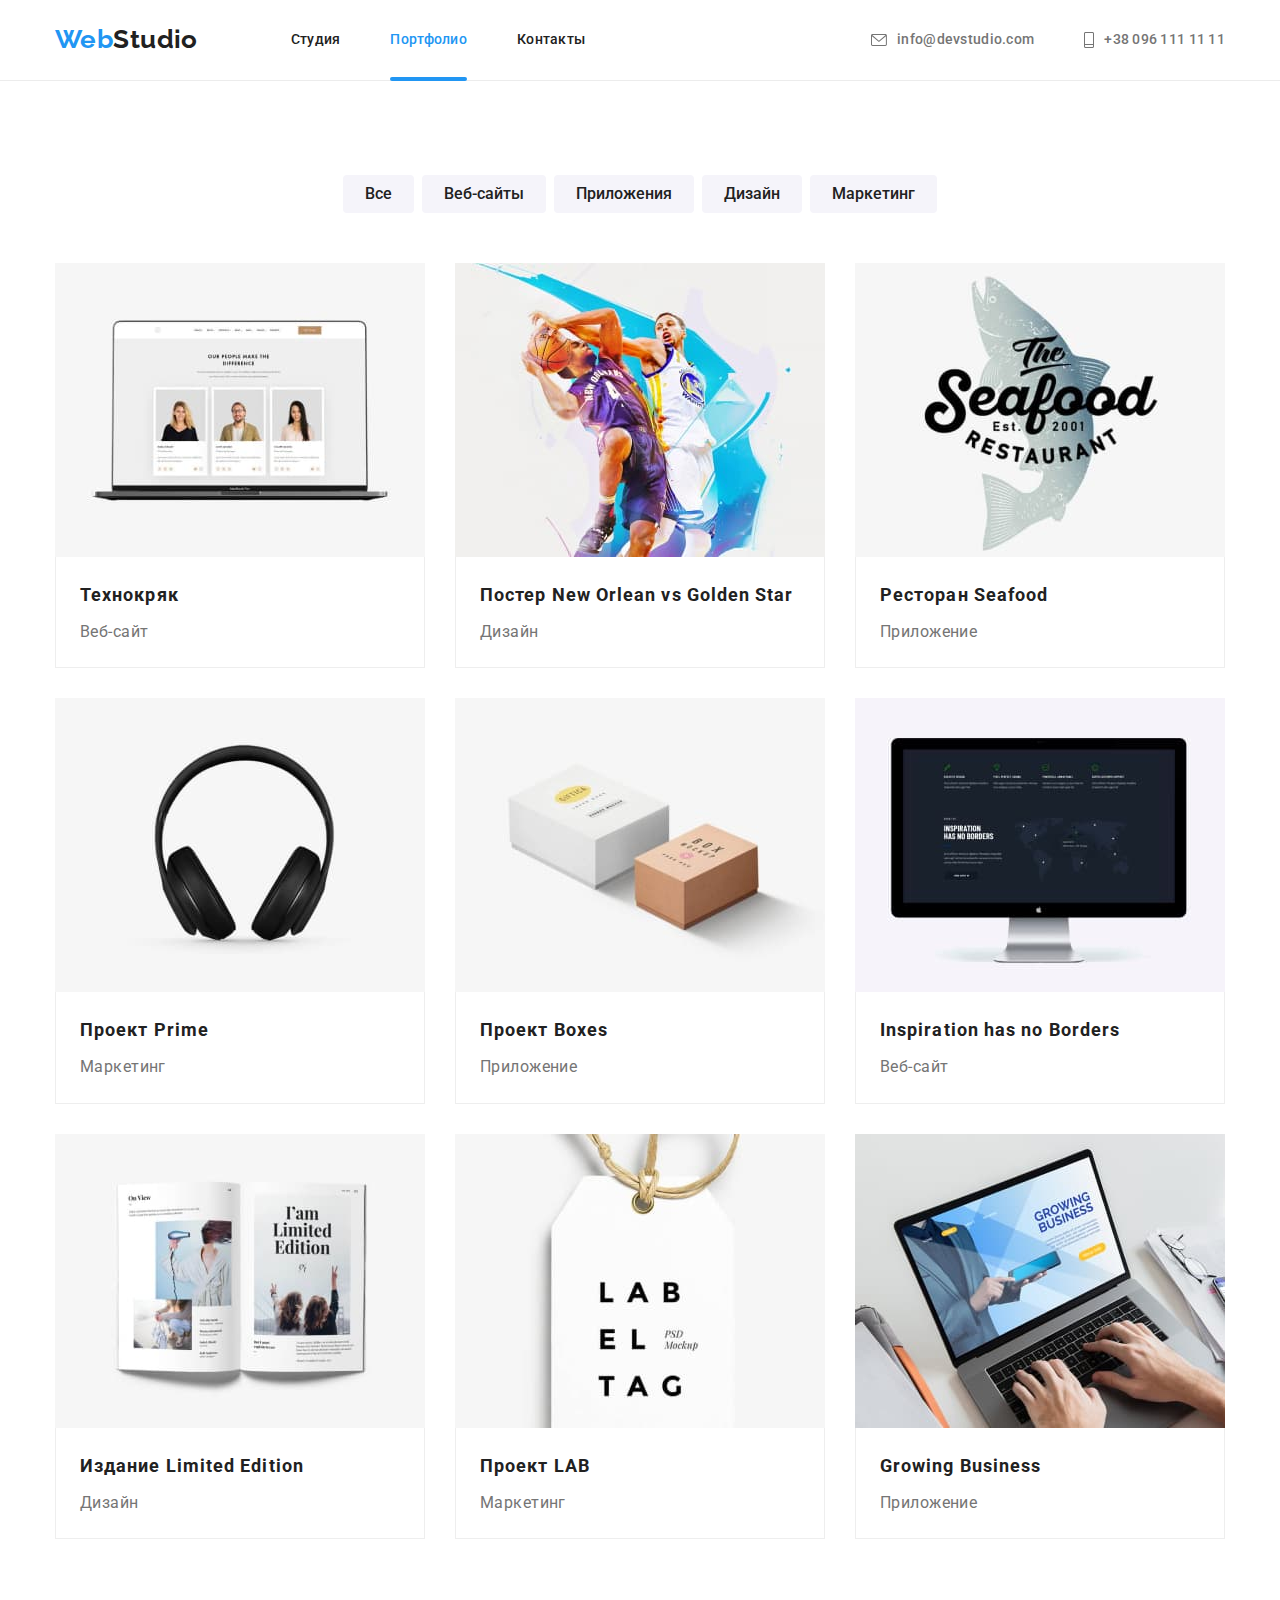
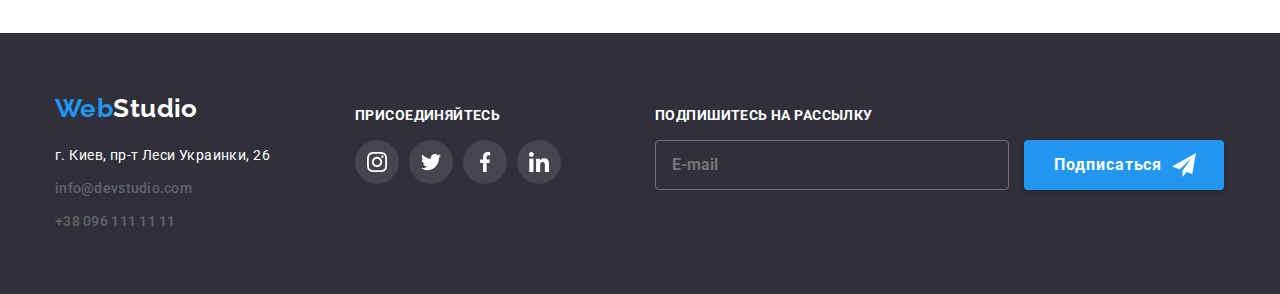
==== portfolio.html @ d33fce48 "рефакторинг по ВЕМ(0%)" ====
<!DOCTYPE html>
<html lang="ru">

<head>
  <meta charset="UTF-8">
  <meta http-equiv="X-UA-Compatible" content="IE=edge">
  <meta name="viewport" content="width=device-width, initial-scale=1.0">
  <title>Студия</title>
  <link rel="stylesheet" href="https://cdnjs.cloudflare.com/ajax/libs/modern-normalize/1.0.0/modern-normalize.min.css">
  <link href="https://fonts.googleapis.com/css2?family=Raleway:wght@700&family=Roboto:wght@400;500;700;900&display=swap"
    rel="stylesheet">
  <link rel="stylesheet" href="./css/style.css">

</head>


<body>
  <!-- верхний бар -->
  <header class="main-nav-border">
    <!--главная навигация-->
    <div class="container main-nav-flex">
      <nav class="main-nav-flex">
        <a class="secondary-font logo logo-top" href="./index.html"><span class="logo-blue">Web</span>Studio</a>
        <ul class="list main-nav-flex">
          <li class="main-nav-link"><a class="main-nav link main-nav-up" href="./index.html">Студия</a></li>
          <li class="main-nav-link"><a class="main-nav main-nav-on link main-nav-up"
              href="./portfolio.html">Портфолио</a></li>
          <li class="main-nav-link"><a class="main-nav link main-nav-up" href="">Контакты</a></li>
        </ul>
      </nav>
      <!-- контакты верхнего бара -->
      <ul class="list contacts-top main-nav-flex">
        <li class="main-nav-link">
          <div class="icon-nav-up-item">
            <a class="main-nav link main-nav-up main-nav-mail-tel" href="mailto:info@devstudio.com">
              <svg class="icon-nav-up" width="16" height="12">
                <use href="./images/symbol-defs-mono.svg#icon-mail"></use>
              </svg>
              info@devstudio.com </a>
          </div>
        </li>
        <li class="main-nav-link">
          <div class="icon-nav-up-item">
            <a class="main-nav link main-nav-up main-nav-mail-tel" href="tel:+380961111111">
              <svg class="icon-nav-up" width="10" height="16">
                <use href="./images/symbol-defs-mono.svg#icon-tel"></use>
              </svg> +38
              096 111 11
              11 </a>
          </div>
        </li>
      </ul>
    </div>
  </header>

  <main>
    <section class="section">
      <div class="container">
        <h1 class="visually-hidden">Портфолио</h1>
        <!--заголовок спрятать-->
        <h2 class="visually-hidden">Фильтр</h2>
        <ul class="list buttons-list">
          <li class="button-two-collection"><button class="button-two" type="button">Все</button></li>
          <li class="button-two-collection"><button class="button-two" type="button">Веб-сайты</button></li>
          <li class="button-two-collection"><button class="button-two" type="button">Приложения</button></li>
          <li class="button-two-collection"><button class="button-two" type="button">Дизайн</button></li>
          <li class="button-two-collection"><button class="button-two" type="button">Маркетинг</button></li>
        </ul>

        <!--заголовок спрятать-->
        <h2 class="visually-hidden">Проекты</h2>
        <ul class="list collection-list">
          <li class="collection-link">
            <a class="link collection-items" href="">
              <div class="container-collection-projects-details">
                <img class="collection-picture" src="./images/img04.jpg" alt="Ноутбук" width="370">
                <p class="collection-projects-details">Технокряк это современная площадка распространения коронавируса.
                  Компании
                  используют эту платформу для цифрового
                  шпионажа и атак на защищённые сервера конкурентов.</p>
              </div>
              <div class="collection-title-profession">
                <h3 class="projects-title">Технокряк</h3>
                <p class="projects-profession">Веб-сайт</p>
              </div>
            </a>
          </li>
          <li class="collection-link">
            <a class="link collection-items" href="">
              <div class="container-collection-projects-details">
                <img class="collection-picture" src="./images/img05.jpg" alt="Два баскетболиста играют" width="370">
                <p class="collection-projects-details">
                  Lorem ipsum dolor sit amet consectetur adipisicing elit. Placeat quasi sunt ex, tempore aspernatur
                  incidunt animi non
                  minus reprehenderit sint voluptate. Quae, nemo?</p>
              </div>
              <div class="collection-title-profession">
                <h3 class="projects-title">Постер New Orlean vs Golden Star</h3>
                <p class="projects-profession">Дизайн</p>
              </div>
            </a>
          </li>
          <li class="collection-link">
            <a class="link collection-items" href="">
              <div class="container-collection-projects-details">
                <img class="collection-picture" src="./images/img06.jpg"
                  alt="Название ресторана на фоне емблемы в форме рыбы" width="370">
                <p class="collection-projects-details">
                  Lorem ipsum dolor sit amet consectetur adipisicing elit. Placeat quasi sunt ex, tempore aspernatur
                  incidunt animi non
                  minus reprehenderit sint voluptate. Quae, nemo?</p>
              </div>
              <div class="collection-title-profession">
                <h3 class="projects-title">Ресторан Seafood</h3>
                <p class="projects-profession">Приложение</p>
              </div>
            </a>
          </li>
          <li class="collection-link">
            <a class="link collection-items" href="">
              <div class="container-collection-projects-details">
                <img class="collection-picture" src="./images/img07.jpg" alt="Накладные наушники" width="370">
                <p class="collection-projects-details">
                  Lorem ipsum dolor sit amet consectetur adipisicing elit. Placeat quasi sunt ex, tempore aspernatur
                  incidunt animi non
                  minus reprehenderit sint voluptate. Quae, nemo?</p>
              </div>
              <div class="collection-title-profession">
                <h3 class="projects-title">Проект Prime</h3>
                <p class="projects-profession">Маркетинг</p>
              </div>
            </a>
          </li>
          <li class="collection-link">
            <a class="link collection-items" href="">
              <div class="container-collection-projects-details">
                <img class="collection-picture" src="./images/img08.jpg"
                  alt="Две коробки, одн коричневая, вторая вдвое больше по розмеру и белого цвета" width="370">
                <p class="collection-projects-details">
                  Lorem ipsum dolor sit amet consectetur adipisicing elit. Placeat quasi sunt ex, tempore aspernatur
                  incidunt animi non
                  minus reprehenderit sint voluptate. Quae, nemo?</p>
              </div>
              <div class="collection-title-profession">
                <h3 class="projects-title">Проект Boxes</h3>
                <p class="projects-profession">Приложение</p>
              </div>
            </a>
          </li>
          <li class="collection-link">
            <a class="link collection-items" href="">
              <div class="container-collection-projects-details">
                <img class="collection-picture" src="./images/img09.jpg" alt="Монитор персонального компютера"
                  width="370">
                <p class="collection-projects-details">
                  Lorem ipsum dolor sit amet consectetur adipisicing elit. Placeat quasi sunt ex, tempore aspernatur
                  incidunt animi non
                  minus reprehenderit sint voluptate. Quae, nemo?</p>
              </div>
              <div class="collection-title-profession">
                <h3 class="projects-title">Inspiration has no Borders</h3>
                <p class="projects-profession">Веб-сайт</p>
              </div>
            </a>
          </li>
          <li class="collection-link">
            <a class="link collection-items" href="">
              <div class="container-collection-projects-details">
                <img class="collection-picture" src="./images/img10.jpg" alt="Раскрытая книга" width="370">
                <p class="collection-projects-details">
                  Lorem ipsum dolor sit amet consectetur adipisicing elit. Placeat quasi sunt ex, tempore aspernatur
                  incidunt animi non
                  minus reprehenderit sint voluptate. Quae, nemo?</p>
              </div>
              <div class="collection-title-profession">
                <h3 class="projects-title">Издание Limited Edition</h3>
                <p class="projects-profession">Дизайн</p>
              </div>
            </a>
          </li>
          <li class="collection-link">
            <a class="link collection-items" href="">
              <div class="container-collection-projects-details">
                <img class="collection-picture" src="./images/img11.jpg" alt="Бирка на веревке" width="370">
                <p class="collection-projects-details">
                  Lorem ipsum dolor sit amet consectetur adipisicing elit. Placeat quasi sunt ex, tempore aspernatur
                  incidunt animi non
                  minus reprehenderit sint voluptate. Quae, nemo?</p>
              </div>
              <div class="collection-title-profession">
                <h3 class="projects-title">Проект LAB</h3>
                <p class="projects-profession">Маркетинг</p>
              </div>
            </a>
          </li>
          <li class="collection-link">
            <a class="link collection-items" href="">
              <div class="container-collection-projects-details">
                <img class="collection-picture" src="./images/img12.jpg" alt="Ноутбук" width="370">
                <p class="collection-projects-details">
                  Lorem ipsum dolor sit amet consectetur adipisicing elit. Placeat quasi sunt ex, tempore aspernatur
                  incidunt animi non
                  minus reprehenderit sint voluptate. Quae, nemo?</p>
              </div>
              <div class="collection-title-profession">
                <h3 class="projects-title">Growing Business</h3>
                <p class="projects-profession">Приложение</p>
              </div>
            </a>
          </li>
        </ul>
      </div>
    </section>
  </main>

  <!-- подвал -->
  <footer class="basement-footer">
    <div class="container">
      <div class="address-footer-contacts">
        <address class="address-footer">
          <a class="secondary-font logo logo-white" href="./index.html"><span class="logo-blue">Web</span>Studio</a>
          <ul class="list address-footer-list">
            <li><span class="link footer-contacts location-address">г. Киев, пр-т Леси Украинки, 26</span></li>
            <li class="address-footer-mailto"><a class="link main-nav footer-contacts"
                href="mailto:info@devstudio.com">info@devstudio.com</a>
            </li>
            <li><a class="link main-nav footer-contacts" href="tel:+380961111111">+38 096 111 11 11</a></li>
          </ul>
        </address>
        <div class="footer-contacts-container">
          <h3 class="footer-contacts-title">присоединяйтесь</h3>
          <ul class="list footer-contact">
            <li class="footer-contact-list">
              <a class="footer-contact-link" href="">
                <svg class="" width="20" height="20">
                  <use href="./images/symbol-defs-mono.svg#icon-instagram"></use>
                </svg>
              </a>
            </li>
            <li class="footer-contact-list">
              <a class="footer-contact-link" href="">
                <svg class="" width="20" height="20">
                  <use href="./images/symbol-defs-mono.svg#icon-twitter"></use>
                </svg>
              </a>
            </li>
            <li class="footer-contact-list">
              <a class="footer-contact-link" href="">
                <svg class="" width="20" height="20">
                  <use class="" href="./images/symbol-defs-mono.svg#icon-facebook"></use>
                </svg>
              </a>
            </li>
            <li class="footer-contact-list">
              <a class="footer-contact-link" href="">
                <svg class="" width="20" height="20">
                  <use href="./images/symbol-defs-mono.svg#icon-linkedin"></use>
                </svg>
              </a>
            </li>
          </ul>
        </div>
        <div class="footer-form-container">
          <h3 class="footer-contacts-title">Подпишитесь на рассылку</h3>
          <form class="footer-form">
            <label>
              <input class="footer-form-input" type="email" name="mail" placeholder="E-mail">
            </label>
            <button class="button-one footer-form-btn" type="submit">
              Подписаться
              <svg class="icon-footer-form" width="24" height="24">
                <use href="./images/icon.svg#icon-send"></use>
              </svg>
            </button>
          </form>
        </div>
      </div>
    </div>
  </footer>

</body>

</html>
---- css/style.css ----
html {
  box-sizing: border-box;
}

*,
*::after,
*::before {
  box-sizing: inherit;
}

/* Клас скрывающий элементы */
.visually-hidden {
  position: absolute !important;
  clip: rect(1px 1px 1px 1px);
  clip: rect(1px, 1px, 1px, 1px);
  padding: 0 !important;
  border: 0 !important;
  height: 1px !important;
  width: 1px !important;
  overflow: hidden;
}

/* color */
:root {
  /* background-color */
  --main-white-color: #ffffff;
  --hero-footer-bg-color: #2f303a;
  --section-bg-color: #f5f4fa;

  /* font-color */
  --main-text-color: #212121;
  --second-text-color: #757575;
  --third-text-color: #2196f3;
  --icon-color-one: #afb1b8;

  /* анимацыя */
  --animation: 250ms cubic-bezier(0.4, 0, 0.2, 1);
}

/* main parameters */
body {
  background-color: var(--main-white-color);
  color: var(--main-text-color);
  font-family: Roboto, sans-serif;
  font-size: 14px;
  letter-spacing: 0.03em;
}

.container {
  width: 1200px;
  margin-left: auto;
  margin-right: auto;
  padding-left: 15px;
  padding-right: 15px;
}

.section {
  padding-top: 94px;
  padding-bottom: 94px;
}

/* Стили для обнуления верхних отступов у элементов */
h1,
h2,
h3,
h4,
h5,
h6,
p {
  margin-top: 0;
  margin-left: 0;
}

ul {
  margin-top: 0;
  margin-bottom: 0;
  padding-left: 0;
}
/* список + ссылка */
.list {
  list-style: none;
}

.link {
  color: var(--main-text-color);
  text-decoration: none;
  display: inline-block;
  transition: color var(--animation);
}

/* nav */
.main-nav {
  display: inline-block;

  font-weight: 500;
  line-height: 1.14;
  letter-spacing: 0.02em;
}

.main-nav-flex {
  display: flex;
  align-items: center;
}

.main-nav-up {
  display: inline-block;
  padding-top: 32px;
  padding-bottom: 32px;
}

.main-nav-on::after {
  content: '';
  position: absolute;
  bottom: -1px;
  display: block;

  height: 4px;
  width: 100%;
  border-radius: 2px;
  background-color: var(--third-text-color);
}

.main-nav-link {
  position: relative;
}

.main-nav-link:not(:last-child) {
  margin-right: 50px;
}

.main-nav-border {
  border-bottom: 1px solid #ececec;
}

.main-nav-mail-tel {
  display: flex;
  align-items: center;
  color: var(--second-text-color);
}

/*  логотип */

.logo {
  font-weight: bold;
  font-size: 26px;
  line-height: 1.2;
  text-decoration: none;
}

.logo-top {
  padding-top: 24px;
  padding-bottom: 25px;
  margin-right: 93px;
}

.basement-footer .logo-white {
  color: var(--main-white-color);
}

.logo-blue,
.main-nav:focus,
.main-nav:hover,
.main-nav-on {
  color: var(--third-text-color);
}

.contacts-top {
  margin-left: auto;
}

.icon-nav-up-item {
  fill: var(--second-text-color);
}

.icon-nav-up {
  margin-right: 10px;
  transition: fill Var(--animation);
}

.main-nav-mail-tel:hover,
.main-nav-mail-tel:focus {
  fill: var(--third-text-color);
}

/* герой */
.hero {
  max-width: 1600px;
  text-align: center;
  margin-left: auto;
  margin-right: auto;
  padding-top: 200px;
  padding-bottom: 200px;
  background-image: linear-gradient(rgba(47, 48, 58, 0.4), rgba(47, 48, 58, 0.4)), url('../images/hero.jpg');
  background-color: var(--hero-footer-bg-color);
  color: var(--main-white-color);
}

.hero-title {
  text-transform: uppercase;
  margin-bottom: 30px;
}

.hero-title {
  font-weight: 900;
  font-size: 44px;
  line-height: 1.4;
  text-align: center;
  letter-spacing: 0.06em;
}

/* buttons */
.button-one {
  padding: 10px 15px;
  border: none;
  border-radius: 4px;
  min-width: 200px;
  font-family: Roboto, sans-serif;
  cursor: pointer;
  font-weight: 700;
  font-size: 16px;
  line-height: 1.9;
  letter-spacing: 0.06em;
  background-color: var(--third-text-color);
  color: var(--main-white-color);
  transition: background-color var(--animation);
  box-shadow: 0px 4px 4px rgba(0, 0, 0, 0.15);
}

.button-one:hover,
.button-one:focus {
  background-color: #188ce8;
}

.footer-form-btn {
  position: relative;
  padding-right: 62px;
  text-align: right;
}

.button-two {
  padding: 6px 22px;
  border: none;

  font-family: Roboto, sans-serif;
  cursor: pointer;
  font-weight: 500;
  font-size: 16px;
  line-height: 1.6;
  border-radius: 4px;
  background-color: var(--section-bg-color);
  color: var(--main-text-color);
  transition: background-color var(--animation), color var(--animation), box-shadow var(--animation);
}

.button-two:hover,
.button-two:focus {
  background-color: var(--third-text-color);
  color: var(--main-white-color);
  box-shadow: 0px 3px 1px rgba(0, 0, 0, 0.1), 0px 1px 2px rgba(0, 0, 0, 0.08), 0px 2px 2px rgba(0, 0, 0, 0.12);
}

.button-two-collection:not(:last-child) {
  margin-right: 8px;
}

.buttons-list {
  display: flex;
  justify-content: center;
  margin-bottom: 50px;
}

/* достоинства веб студии */

.dignity {
  display: flex;
}

.dignity-title {
  margin-bottom: 10px;
  line-height: 1.14;
}

.dignity-paragrahs {
  margin-bottom: 0;
  color: var(--second-text-color);
  line-height: 1.7;
}

.dignity-items:not(:last-child) {
  margin-right: 30px;
}

.icon-dignity-container {
  display: flex;
  justify-content: center;
  align-items: center;
  width: 270px;
  height: 120px;
  background: #f5f4fa;
  border-radius: 4px;
  margin-bottom: 30px;
}

/* чем мы занимаемся */
.what-we-do-section {
  padding-top: 0;
}

.what-we-do-title,
.our-team-title,
.regular-customers-title {
  margin-bottom: 50px;
  font-weight: 700;
  font-size: 36px;
  line-height: 42px;
  text-align: center;
}

.what-we-do-list {
  display: flex;
  flex-wrap: wrap;
}

.what-we-do-items:not(:last-child) {
  margin-right: 30px;
}

.what-we-do-picture,
.our-team-picture,
.collection-picture {
  display: block;
  max-width: 100%;
  height: auto;
}

.what-we-do-items-container {
  position: relative;
}

.what-we-do-items-title {
  position: absolute;
  width: 100%;
  left: 0;
  bottom: 0;

  padding-top: 27px;
  padding-bottom: 27px;
  margin-bottom: 0;

  font-size: 14px;
  line-height: 1.14;
  text-align: center;
  text-transform: uppercase;
  color: var(--main-white-color);
  background-color: rgba(47, 48, 58, 0.8);
}

/* наша команда */
.our-team {
  margin-left: auto;
  margin-right: auto;
  background-color: var(--section-bg-color);
}

.our-person {
  margin-bottom: 10px;
  font-weight: 700;
  font-size: 16px;
  line-height: 1.2;
}

.our-profession {
  margin-bottom: 16px;

  color: var(--second-text-color);
  font-size: 16px;
  line-height: 1.2;
}

.our-team-contact {
  display: flex;
  justify-content: space-between;
  padding-left: 32px;
  padding-right: 32px;
}

.our-team-contact-link {
  height: 44px;
  width: 44px;
  display: flex;
  align-items: center;
  justify-content: center;
  fill: var(--icon-color-one);
  border-radius: 50%;
  transition: fill var(--animation), background-color var(--animation);
}

.our-team-contact-link:hover,
.our-team-contact-link:focus {
  fill: var(--main-white-color);
  background-color: var(--third-text-color);
}

.our-team-container {
  display: flex;
  align-items: center;
  justify-content: center;
  height: 44px;
  width: 44px;
}

.our-team-list {
  display: flex;
  flex-wrap: wrap;
}

.our-team-name-profession {
  text-align: center;
  background-color: var(--main-white-color);
  padding-top: 30px;
  padding-bottom: 30px;
  border-radius: 0px 0px 4px 4px;
}

.our-team-items {
  box-shadow: 0px 1px 3px rgba(0, 0, 0, 0.12), 0px 1px 1px rgba(0, 0, 0, 0.14), 0px 2px 1px rgba(0, 0, 0, 0.2);
  border-radius: 0px 0px 4px 4px;
}

.our-team-items:not(:last-child) {
  margin-right: 30px;
}

/* протфолио */
/* проекты */
.projects-title {
  margin-bottom: 4px;
  font-weight: 700;
  font-size: 18px;
  line-height: 2;
  letter-spacing: 0.06em;
}

.projects-profession {
  margin-bottom: 0;
  color: var(--second-text-color);
  font-size: 16px;
  line-height: 1.9;
}

.container-collection-projects-details {
  position: relative;
  overflow: hidden;
}

.collection-projects-details {
  position: absolute;
  top: 0;
  left: 0;

  font-size: 18px;
  line-height: 1.6;
  font-weight: 400;
  padding: 63px 24px;
  margin-bottom: 0;

  color: var(--main-white-color);
  background-color: rgba(33, 150, 243, 0.9);
  transform: translatey(100%);
  transition: transform var(--animation);
}

.collection-title-profession {
  border: 1px solid #eeeeee;
  border-top: inherit;
  background-color: var(--main-white-color);
  padding-top: 20px;
  padding-right: 24px;
  padding-bottom: 20px;
  padding-left: 24px;
}

.collection-list {
  display: flex;
  flex-wrap: wrap;
}

.collection-link {
  margin-right: 30px;
  margin-bottom: 30px;
}

.collection-items {
  display: block;

  transition: box-shadow var(--animation);
}

.collection-items:hover,
.collection-items:focus {
  box-shadow: 0px 1px 1px rgba(0, 0, 0, 0.12), 0px 4px 4px rgba(0, 0, 0, 0.06), 1px 4px 6px rgba(0, 0, 0, 0.16);
}

.collection-items:hover .collection-projects-details,
.collection-items:focus .collection-projects-details {
  transform: translatey(0);
}

.collection-link:nth-child(3n + 3) {
  margin-right: 0;
}

.collection-link:nth-last-child(-n + 3) {
  margin-bottom: 0;
}

/* Постоянные клиенты */
.regular-customers-list {
  display: flex;
  justify-content: space-between;
}

.regular-customers-link {
  width: 170px;
  height: 92px;
  display: flex;
  align-items: center;
  justify-content: center;
  fill: var(--icon-color-one);
  border: 1px solid var(--icon-color-one);
  border-radius: 4px;
  transition: fill var(--animation), border var(--animation);
}

.regular-customers-link:focus,
.regular-customers-link:hover {
  fill: var(--third-text-color);
  border: 1px solid var(--third-text-color);
}
/* подвал */

.secondary-font {
  font-family: Raleway, sans-serif;
  color: var(--main-text-color);
  font-style: normal;
}

.footer-contacts {
  font-style: normal;
  line-height: 1.7;
  color: rgba(134, 134, 134, 0.6);
}

.footer-contacts-link {
  display: flex;
}

.basement-footer {
  margin-left: auto;
  margin-right: auto;
  padding-top: 60px;
  padding-bottom: 60px;
  background-color: var(--hero-footer-bg-color);
  color: var(--main-white-color);
}

.address-footer {
  width: 270px;
}

.address-footer-list {
  margin-top: 20px;
}

.location-address {
  background-color: var(--hero-footer-bg-color);
  color: var(--main-white-color);
}

.address-footer-mailto {
  margin-top: 9px;
  margin-bottom: 9px;
}

.footer-contacts-container {
  width: 270px;
}

.address-footer-contacts {
  display: flex;
  justify-content: space-between;
}

.footer-contacts-title {
  text-transform: uppercase;
  font-style: normal;
  font-size: 14px;
  line-height: 1.5;
  margin-top: 12px;
}

.footer-contact {
  display: flex;
}

.footer-contact-list:not(:last-child) {
  margin-right: 10px;
}

.footer-contact-link {
  height: 44px;
  width: 44px;
  display: flex;
  align-items: center;
  justify-content: center;
  fill: var(--main-white-color);
  border-radius: 50%;
  background-color: rgba(255, 255, 255, 0.1);
  transition: background-color var(--animation);
}

.footer-contact-link:hover,
.footer-contact-link:focus {
  background-color: var(--third-text-color);
}

.footer-form-container {
  width: 570px;
}

.footer-form-input {
  width: calc(100% - 216px);
  height: 50px;
  padding-left: 16px;
  margin-right: 12px;
  background-color: inherit;
  border: 1px solid rgba(255, 255, 255, 0.3);
  border-radius: 4px;
}

.footer-form-input::placeholder {
  font-weight: 700;
  font-size: 16px;
  line-height: 1.25;
}

.icon-footer-form {
  position: absolute;
  top: 50%;
  right: 28px;
  fill: var(--main-white-color);
  transform: translateY(-50%);
}

/* модальное окно героя */
.backdrop {
  position: fixed;
  top: 0;
  left: 0;
  height: 100%;
  width: 100%;
  background-color: rgba(0, 0, 0, 0.2);
  opacity: 1;
  transition: opacity var(--animation);
}

.backdrop.is-hidden {
  opacity: 0;
  visibility: inherit;
  pointer-events: none;
  transition: opacity var(--animation);
}

.backdrop.is-hidden .modal {
  transform: translate(-50%, -50%) scale(1.2);
  transition: transform var(--animation);
}

.modal {
  position: absolute;
  top: 50%;
  left: 50%;

  width: 528px;
  height: 581px;
  padding: 35px 40px 45px 40px;
  border-radius: 4px;
  background-color: rgb(255, 255, 255);
  opacity: 1;
  transform: translate(-50%, -50%) scale(1);
  transition: transform var(--animation);
}

.cursor-pointer {
  position: absolute;
  top: 8px;
  right: 8px;

  width: 30px;
  height: 30px;
  border: 0;
  padding: 0;
  display: flex;
  align-items: center;
  justify-content: center;
  border: 1px solid rgba(0, 0, 0, 0.1);
  border-radius: 50%;
  cursor: pointer;
  fill: var(--main-text-color);
  background-color: inherit;
  transition: fill var(--animation);
}

.cursor-pointer:hover,
.cursor-pointer:focus {
  fill: var(--third-text-color);
}

.modal-form {
  font-size: 12px;
  line-height: 1.16;
  letter-spacing: 1%;
  color: var(--second-text-color);
}

.modal-title {
  font-size: 20px;
  line-height: 1.15;
  text-align: center;
  margin-bottom: 12px;
}

.modal-form-label {
  position: relative;
}

.modal-form-text-span {
  display: block;
  margin-top: 10px;
  margin-bottom: 4px;
}

.modal-form-input {
  height: 40px;
  width: 100%;
  padding: 0;
  padding-left: 42px;
  border: 1px solid rgba(33, 33, 33, 0.2);
  border-radius: 4px;
  transition: border var(--animation);
}

.modal-form-icon {
  position: absolute;
  top: 50%;
  left: 12px;
  transform: translateY(-50%);
  transition: fill var(--animation);
}

.modal-form-label:focus-within .modal-form-icon,
.modal-form-label:hover .modal-form-icon {
  fill: var(--third-text-color);
}

.modal-form-label:focus-within .modal-form-input,
.modal-form-label:hover .modal-form-input {
  outline: none;
  border: 1px solid var(--third-text-color);
}

.modal-form-label:focus-within .modal-form-textarea,
.modal-form-label:hover .modal-form-textarea {
  outline: none;
  border: 1px solid var(--third-text-color);
}

.modal-form-textarea {
  width: 100%;
  padding: 12px 16px;
  resize: none;
  border: 1px solid rgba(33, 33, 33, 0.2);
  border-radius: 4px;
  transition: border var(--animation);
}

.modal-form-textarea::placeholder {
  font-size: 14px;
  line-height: 1.14;
  color: rgba(117, 117, 117, 0.5);
}

.modal-form-checkbox {
  margin-top: 20px;
  margin-bottom: 30px;
}

.modal-form-link {
  font-size: 14px;
  line-height: 1.7;
  color: var(--third-text-color);
}

.modal-form-conteiner-checkbox-btn {
  display: flex;
  flex-direction: column;
  align-items: center;
  justify-content: center;
}

/* замена чекбокса в форме */

.hidden {
  position: absolute;
  -moz-appearance: none;
  -webkit-appearance: none;
  appearance: none;
}

.checkbox-off {
  position: relative;
  top: 2px;
  width: 16px;
  height: 15px;
  margin-right: 7px;
  border: 2px solid var(--main-text-color);
  border-radius: 2px;
  display: inline-block;
  border-radius: 2px;
  transition: var(--animation);
}

.icon-checkbox:checked + .checkbox-off {
  background-color: var(--third-text-color);
  background-image: url('../images/icon-check.svg');
  background-size: contain;
  background-origin: padding-box;
  border: inherit;
}

.modal-form-checkbox-agreement {
  font-size: 14px;
  line-height: 1.7;
}
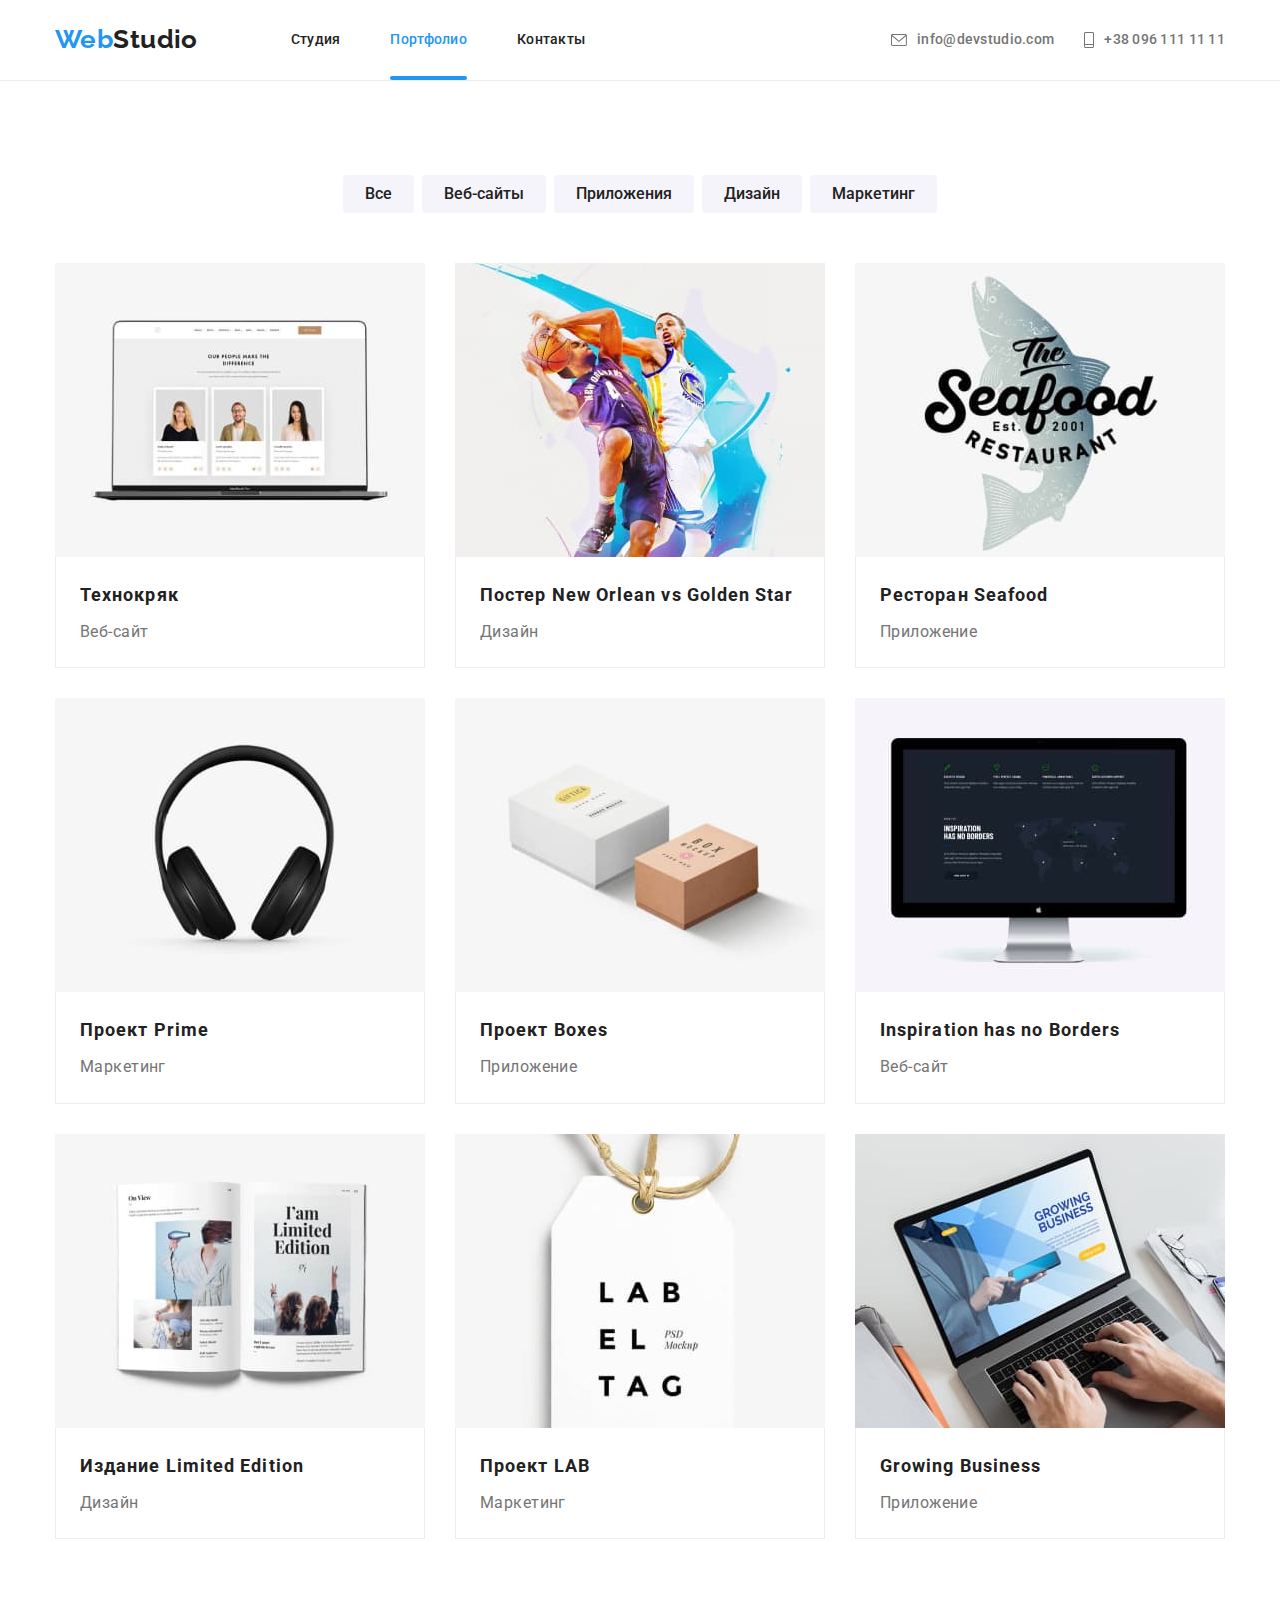
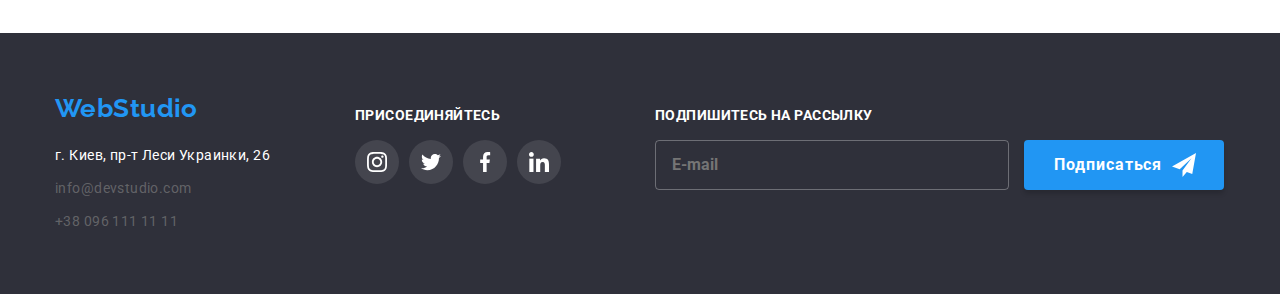
==== commit 1afbda1a: "хедер приведён к формату ВЕМ" ====
--- a/portfolio.html
+++ b/portfolio.html
@@ -1,5 +1,5 @@
 <!DOCTYPE html>
-<html lang="ru">
+<html class="html" lang="ru">
 
 <head>
   <meta charset="UTF-8">
@@ -13,43 +13,52 @@
 
 </head>
 
-
-<body>
+<body class="body">
   <!-- верхний бар -->
-  <header class="main-nav-border">
+  <header class="page-header">
+
     <!--главная навигация-->
-    <div class="container main-nav-flex">
-      <nav class="main-nav-flex">
-        <a class="secondary-font logo logo-top" href="./index.html"><span class="logo-blue">Web</span>Studio</a>
-        <ul class="list main-nav-flex">
-          <li class="main-nav-link"><a class="main-nav link main-nav-up" href="./index.html">Студия</a></li>
-          <li class="main-nav-link"><a class="main-nav main-nav-on link main-nav-up"
-              href="./portfolio.html">Портфолио</a></li>
-          <li class="main-nav-link"><a class="main-nav link main-nav-up" href="">Контакты</a></li>
-        </ul>
-      </nav>
-      <!-- контакты верхнего бара -->
-      <ul class="list contacts-top main-nav-flex">
-        <li class="main-nav-link">
-          <div class="icon-nav-up-item">
-            <a class="main-nav link main-nav-up main-nav-mail-tel" href="mailto:info@devstudio.com">
-              <svg class="icon-nav-up" width="16" height="12">
+    <div class="container">
+      <div class="flex-container">
+        <nav class="navigation flex-container">
+          <a class="logo logo--height page-header__logo" href="./index.html">Web<span
+              class="logo__wrapper">Studio</span>
+          </a>
+          <ul class="list flex-container">
+            <li class="navigation__item navigation__item--right-indent"><a
+                class="page-header__link link" href="./index.html">Студия</a>
+            </li>
+            <li class="navigation__item navigation__item--right-indent"><a class="page-header__link link  page-header__link--current-page"
+                href="./portfolio.html">Портфолио</a>
+            </li>
+            <li class="navigation__item navigation__item--right-indent"><a class="page-header__link link"
+                href="">Контакты</a></li>
+          </ul>
+        </nav>
+
+        <!-- контакты верхнего бара -->
+        <ul class="contact-list contact-list--left-indent list flex-container">
+          <li class="contact-list__item contact-list__item--right-indent">
+
+            <a class="page-header__link page-header__link--second-color link" href="mailto:info@devstudio.com">
+              <svg class="contact-list__icon" width="16" height="12">
                 <use href="./images/symbol-defs-mono.svg#icon-mail"></use>
               </svg>
               info@devstudio.com </a>
-          </div>
-        </li>
-        <li class="main-nav-link">
-          <div class="icon-nav-up-item">
-            <a class="main-nav link main-nav-up main-nav-mail-tel" href="tel:+380961111111">
-              <svg class="icon-nav-up" width="10" height="16">
+
+          </li>
+          <li class="contact-list__item contact-list__item--right-indent">
+
+            <a class="page-header__link page-header__link--second-color link" href="tel:+380961111111">
+              <svg class="contact-list__icon" width="10" height="16">
                 <use href="./images/symbol-defs-mono.svg#icon-tel"></use>
-              </svg> +38
-              096 111 11
-              11 </a>
-          </div>
-        </li>
-      </ul>
+              </svg>
+              +38 096 111 11 11 </a>
+
+          </li>
+        </ul>
+      </div>
+
     </div>
   </header>
 
@@ -221,10 +230,10 @@
           <a class="secondary-font logo logo-white" href="./index.html"><span class="logo-blue">Web</span>Studio</a>
           <ul class="list address-footer-list">
             <li><span class="link footer-contacts location-address">г. Киев, пр-т Леси Украинки, 26</span></li>
-            <li class="address-footer-mailto"><a class="link main-nav footer-contacts"
+            <li class="address-footer-mailto"><a class="link navigation footer-contacts"
                 href="mailto:info@devstudio.com">info@devstudio.com</a>
             </li>
-            <li><a class="link main-nav footer-contacts" href="tel:+380961111111">+38 096 111 11 11</a></li>
+            <li><a class="link navigation footer-contacts" href="tel:+380961111111">+38 096 111 11 11</a></li>
           </ul>
         </address>
         <div class="footer-contacts-container">
--- a/css/style.css
+++ b/css/style.css
@@ -1,4 +1,4 @@
-html {
+.html {
   box-sizing: border-box;
 }
 
@@ -6,6 +6,15 @@
 *::after,
 *::before {
   box-sizing: inherit;
+}
+
+/* main parameters */
+.body {
+  background-color: var(--main-white-color);
+  color: var(--main-text-color);
+  font-family: Roboto, sans-serif;
+  font-size: 14px;
+  letter-spacing: 0.03em;
 }
 
 /* Клас скрывающий элементы */
@@ -20,45 +29,6 @@
   overflow: hidden;
 }
 
-/* color */
-:root {
-  /* background-color */
-  --main-white-color: #ffffff;
-  --hero-footer-bg-color: #2f303a;
-  --section-bg-color: #f5f4fa;
-
-  /* font-color */
-  --main-text-color: #212121;
-  --second-text-color: #757575;
-  --third-text-color: #2196f3;
-  --icon-color-one: #afb1b8;
-
-  /* анимацыя */
-  --animation: 250ms cubic-bezier(0.4, 0, 0.2, 1);
-}
-
-/* main parameters */
-body {
-  background-color: var(--main-white-color);
-  color: var(--main-text-color);
-  font-family: Roboto, sans-serif;
-  font-size: 14px;
-  letter-spacing: 0.03em;
-}
-
-.container {
-  width: 1200px;
-  margin-left: auto;
-  margin-right: auto;
-  padding-left: 15px;
-  padding-right: 15px;
-}
-
-.section {
-  padding-top: 94px;
-  padding-bottom: 94px;
-}
-
 /* Стили для обнуления верхних отступов у элементов */
 h1,
 h2,
@@ -76,110 +46,155 @@
   margin-bottom: 0;
   padding-left: 0;
 }
+
+/* набор переменных */
+:root {
+  /* background-color */
+  --main-white-color: #ffffff;
+  --hero-footer-bg-color: #2f303a;
+  --section-bg-color: #f5f4fa;
+
+  /* font-color */
+  --main-text-color: #212121;
+  --second-text-color: #757575;
+  --third-text-color: #2196f3;
+  --icon-color-one: #afb1b8;
+
+  /* анимацыя */
+  --animation: 250ms cubic-bezier(0.4, 0, 0.2, 1);
+}
+
+/* общие классы */
+.container {
+  width: 1200px;
+  margin-left: auto;
+  margin-right: auto;
+  padding-left: 15px;
+  padding-right: 15px;
+}
+
+.flex-container {
+  display: flex;
+  align-items: center;
+}
+
 /* список + ссылка */
-.list {
-  list-style: none;
-}
-
 .link {
   color: var(--main-text-color);
   text-decoration: none;
   display: inline-block;
   transition: color var(--animation);
 }
-
-/* nav */
-.main-nav {
-  display: inline-block;
-
+.list {
+  list-style: none;
+}
+
+.page-header {
+  border-bottom: 1px solid #ececec;
+  background-color: var(--main-white-color);
+}
+
+.page-header__link {
+  position: relative;
+
+  display: flex;
+  align-items: center;
   font-weight: 500;
   line-height: 1.14;
   letter-spacing: 0.02em;
-}
-
-.main-nav-flex {
-  display: flex;
-  align-items: center;
-}
-
-.main-nav-up {
-  display: inline-block;
   padding-top: 32px;
   padding-bottom: 32px;
 }
 
-.main-nav-on::after {
+.page-header__link--current-page {
+  color: var(--third-text-color);
+}
+
+.page-header__link--second-color {
+  color: var(--second-text-color);
+}
+
+.navigation {
+}
+
+.page-header__link--current-page::after {
   content: '';
   position: absolute;
-  bottom: -1px;
+  bottom: 0px;
   display: block;
 
   height: 4px;
   width: 100%;
   border-radius: 2px;
+
   background-color: var(--third-text-color);
 }
 
-.main-nav-link {
-  position: relative;
-}
-
-.main-nav-link:not(:last-child) {
+.navigation__item {
+}
+
+.navigation__item--right-indent:not(:last-child) {
   margin-right: 50px;
 }
 
-.main-nav-border {
-  border-bottom: 1px solid #ececec;
-}
-
-.main-nav-mail-tel {
-  display: flex;
-  align-items: center;
-  color: var(--second-text-color);
-}
-
 /*  логотип */
 
+.page-header__link:focus,
+.page-header__link:hover {
+  color: var(--third-text-color);
+  fill: var(--third-text-color);
+}
+
 .logo {
+  font-family: Raleway, sans-serif;
+  font-style: normal;
   font-weight: bold;
   font-size: 26px;
   line-height: 1.2;
   text-decoration: none;
-}
-
-.logo-top {
+  color: var(--third-text-color);
+}
+
+.logo--height {
   padding-top: 24px;
   padding-bottom: 25px;
+}
+
+.page-header__logo {
   margin-right: 93px;
 }
 
-.basement-footer .logo-white {
+.logo__wrapper {
+  color: var(--main-text-color);
+}
+
+.logo__wrapper-revers {
   color: var(--main-white-color);
 }
 
-.logo-blue,
-.main-nav:focus,
-.main-nav:hover,
-.main-nav-on {
-  color: var(--third-text-color);
-}
-
-.contacts-top {
+.contact-list {
+  fill: var(--second-text-color);
+}
+
+.contact-list--left-indent {
   margin-left: auto;
 }
 
-.icon-nav-up-item {
-  fill: var(--second-text-color);
-}
-
-.icon-nav-up {
+.contact-list__item {
+}
+
+.contact-list__item--right-indent:not(:last-child) {
+  margin-right: 30px;
+}
+
+.contact-list__icon {
   margin-right: 10px;
   transition: fill Var(--animation);
 }
 
-.main-nav-mail-tel:hover,
-.main-nav-mail-tel:focus {
-  fill: var(--third-text-color);
+.section {
+  padding-top: 94px;
+  padding-bottom: 94px;
 }
 
 /* герой */
@@ -539,12 +554,6 @@
 }
 /* подвал */
 
-.secondary-font {
-  font-family: Raleway, sans-serif;
-  color: var(--main-text-color);
-  font-style: normal;
-}
-
 .footer-contacts {
   font-style: normal;
   line-height: 1.7;
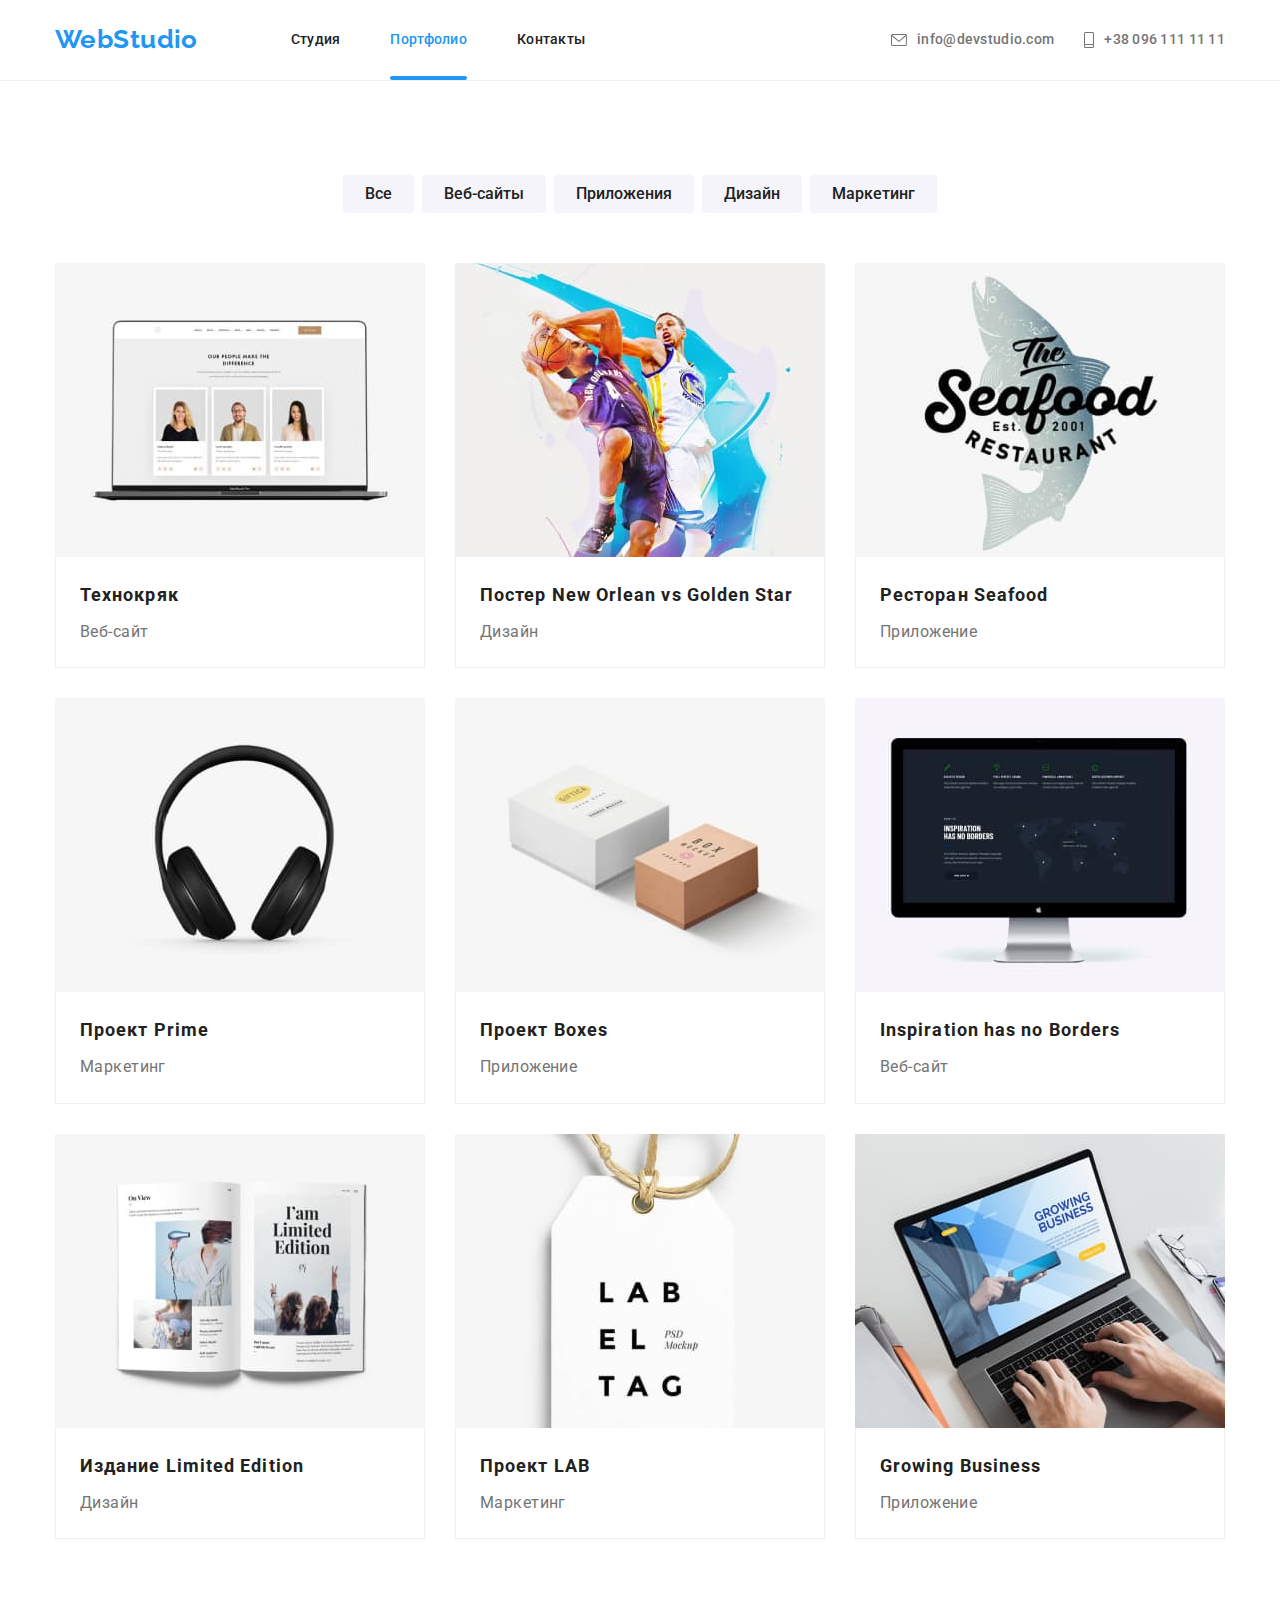
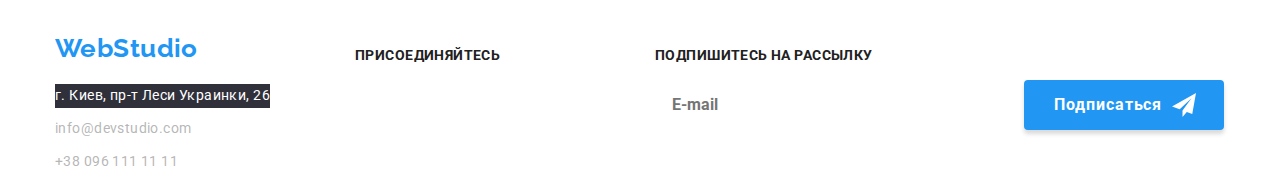
==== commit 1d54327c: "проведён рефакторинг html+css по ВЕМ (футер и мейн)" ====
--- a/portfolio.html
+++ b/portfolio.html
@@ -63,157 +63,157 @@
   </header>
 
   <main>
-    <section class="section">
+    <section class="section-container collection">
       <div class="container">
         <h1 class="visually-hidden">Портфолио</h1>
         <!--заголовок спрятать-->
         <h2 class="visually-hidden">Фильтр</h2>
-        <ul class="list buttons-list">
-          <li class="button-two-collection"><button class="button-two" type="button">Все</button></li>
-          <li class="button-two-collection"><button class="button-two" type="button">Веб-сайты</button></li>
-          <li class="button-two-collection"><button class="button-two" type="button">Приложения</button></li>
-          <li class="button-two-collection"><button class="button-two" type="button">Дизайн</button></li>
-          <li class="button-two-collection"><button class="button-two" type="button">Маркетинг</button></li>
+        <ul class="collection__buttons-list list">
+          <li class="collection__buttons-item"><button class="button-two" type="button">Все</button></li>
+          <li class="collection__buttons-item"><button class="button-two" type="button">Веб-сайты</button></li>
+          <li class="collection__buttons-item"><button class="button-two" type="button">Приложения</button></li>
+          <li class="collection__buttons-item"><button class="button-two" type="button">Дизайн</button></li>
+          <li class="collection__buttons-item"><button class="button-two" type="button">Маркетинг</button></li>
         </ul>
 
         <!--заголовок спрятать-->
         <h2 class="visually-hidden">Проекты</h2>
-        <ul class="list collection-list">
-          <li class="collection-link">
-            <a class="link collection-items" href="">
-              <div class="container-collection-projects-details">
-                <img class="collection-picture" src="./images/img04.jpg" alt="Ноутбук" width="370">
-                <p class="collection-projects-details">Технокряк это современная площадка распространения коронавируса.
+        <ul class="list collection__list">
+          <li class="collection__link">
+            <a class="link collection__items" href="">
+              <div class="collection__projects-container">
+                <img class="picture-normalizing" src="./images/img04.jpg" alt="Ноутбук" width="370">
+                <p class="collection__projects-details">Технокряк это современная площадка распространения коронавируса.
                   Компании
                   используют эту платформу для цифрового
                   шпионажа и атак на защищённые сервера конкурентов.</p>
               </div>
-              <div class="collection-title-profession">
-                <h3 class="projects-title">Технокряк</h3>
-                <p class="projects-profession">Веб-сайт</p>
-              </div>
-            </a>
-          </li>
-          <li class="collection-link">
-            <a class="link collection-items" href="">
-              <div class="container-collection-projects-details">
-                <img class="collection-picture" src="./images/img05.jpg" alt="Два баскетболиста играют" width="370">
-                <p class="collection-projects-details">
-                  Lorem ipsum dolor sit amet consectetur adipisicing elit. Placeat quasi sunt ex, tempore aspernatur
-                  incidunt animi non
-                  minus reprehenderit sint voluptate. Quae, nemo?</p>
-              </div>
-              <div class="collection-title-profession">
-                <h3 class="projects-title">Постер New Orlean vs Golden Star</h3>
-                <p class="projects-profession">Дизайн</p>
-              </div>
-            </a>
-          </li>
-          <li class="collection-link">
-            <a class="link collection-items" href="">
-              <div class="container-collection-projects-details">
-                <img class="collection-picture" src="./images/img06.jpg"
+              <div class="collection__container-profession">
+                <h3 class="collection__projects-title">Технокряк</h3>
+                <p class="collection__projects-profession">Веб-сайт</p>
+              </div>
+            </a>
+          </li>
+          <li class="collection__link">
+            <a class="link collection__items" href="">
+              <div class="collection__projects-container">
+                <img class="picture-normalizing" src="./images/img05.jpg" alt="Два баскетболиста играют" width="370">
+                <p class="collection__projects-details">
+                  Lorem ipsum dolor sit amet consectetur adipisicing elit. Placeat quasi sunt ex, tempore aspernatur
+                  incidunt animi non
+                  minus reprehenderit sint voluptate. Quae, nemo?</p>
+              </div>
+              <div class="collection__container-profession">
+                <h3 class="collection__projects-title">Постер New Orlean vs Golden Star</h3>
+                <p class="collection__projects-profession">Дизайн</p>
+              </div>
+            </a>
+          </li>
+          <li class="collection__link">
+            <a class="link collection__items" href="">
+              <div class="collection__projects-container">
+                <img class="picture-normalizing" src="./images/img06.jpg"
                   alt="Название ресторана на фоне емблемы в форме рыбы" width="370">
-                <p class="collection-projects-details">
-                  Lorem ipsum dolor sit amet consectetur adipisicing elit. Placeat quasi sunt ex, tempore aspernatur
-                  incidunt animi non
-                  minus reprehenderit sint voluptate. Quae, nemo?</p>
-              </div>
-              <div class="collection-title-profession">
-                <h3 class="projects-title">Ресторан Seafood</h3>
-                <p class="projects-profession">Приложение</p>
-              </div>
-            </a>
-          </li>
-          <li class="collection-link">
-            <a class="link collection-items" href="">
-              <div class="container-collection-projects-details">
-                <img class="collection-picture" src="./images/img07.jpg" alt="Накладные наушники" width="370">
-                <p class="collection-projects-details">
-                  Lorem ipsum dolor sit amet consectetur adipisicing elit. Placeat quasi sunt ex, tempore aspernatur
-                  incidunt animi non
-                  minus reprehenderit sint voluptate. Quae, nemo?</p>
-              </div>
-              <div class="collection-title-profession">
-                <h3 class="projects-title">Проект Prime</h3>
-                <p class="projects-profession">Маркетинг</p>
-              </div>
-            </a>
-          </li>
-          <li class="collection-link">
-            <a class="link collection-items" href="">
-              <div class="container-collection-projects-details">
-                <img class="collection-picture" src="./images/img08.jpg"
+                <p class="collection__projects-details">
+                  Lorem ipsum dolor sit amet consectetur adipisicing elit. Placeat quasi sunt ex, tempore aspernatur
+                  incidunt animi non
+                  minus reprehenderit sint voluptate. Quae, nemo?</p>
+              </div>
+              <div class="collection__container-profession">
+                <h3 class="collection__projects-title">Ресторан Seafood</h3>
+                <p class="collection__projects-profession">Приложение</p>
+              </div>
+            </a>
+          </li>
+          <li class="collection__link">
+            <a class="link collection__items" href="">
+              <div class="collection__projects-container">
+                <img class="picture-normalizing" src="./images/img07.jpg" alt="Накладные наушники" width="370">
+                <p class="collection__projects-details">
+                  Lorem ipsum dolor sit amet consectetur adipisicing elit. Placeat quasi sunt ex, tempore aspernatur
+                  incidunt animi non
+                  minus reprehenderit sint voluptate. Quae, nemo?</p>
+              </div>
+              <div class="collection__container-profession">
+                <h3 class="collection__projects-title">Проект Prime</h3>
+                <p class="collection__projects-profession">Маркетинг</p>
+              </div>
+            </a>
+          </li>
+          <li class="collection__link">
+            <a class="link collection__items" href="">
+              <div class="collection__projects-container">
+                <img class="picture-normalizing" src="./images/img08.jpg"
                   alt="Две коробки, одн коричневая, вторая вдвое больше по розмеру и белого цвета" width="370">
-                <p class="collection-projects-details">
-                  Lorem ipsum dolor sit amet consectetur adipisicing elit. Placeat quasi sunt ex, tempore aspernatur
-                  incidunt animi non
-                  minus reprehenderit sint voluptate. Quae, nemo?</p>
-              </div>
-              <div class="collection-title-profession">
-                <h3 class="projects-title">Проект Boxes</h3>
-                <p class="projects-profession">Приложение</p>
-              </div>
-            </a>
-          </li>
-          <li class="collection-link">
-            <a class="link collection-items" href="">
-              <div class="container-collection-projects-details">
-                <img class="collection-picture" src="./images/img09.jpg" alt="Монитор персонального компютера"
+                <p class="collection__projects-details">
+                  Lorem ipsum dolor sit amet consectetur adipisicing elit. Placeat quasi sunt ex, tempore aspernatur
+                  incidunt animi non
+                  minus reprehenderit sint voluptate. Quae, nemo?</p>
+              </div>
+              <div class="collection__container-profession">
+                <h3 class="collection__projects-title">Проект Boxes</h3>
+                <p class="collection__projects-profession">Приложение</p>
+              </div>
+            </a>
+          </li>
+          <li class="collection__link">
+            <a class="link collection__items" href="">
+              <div class="collection__projects-container">
+                <img class="picture-normalizing" src="./images/img09.jpg" alt="Монитор персонального компютера"
                   width="370">
-                <p class="collection-projects-details">
-                  Lorem ipsum dolor sit amet consectetur adipisicing elit. Placeat quasi sunt ex, tempore aspernatur
-                  incidunt animi non
-                  minus reprehenderit sint voluptate. Quae, nemo?</p>
-              </div>
-              <div class="collection-title-profession">
-                <h3 class="projects-title">Inspiration has no Borders</h3>
-                <p class="projects-profession">Веб-сайт</p>
-              </div>
-            </a>
-          </li>
-          <li class="collection-link">
-            <a class="link collection-items" href="">
-              <div class="container-collection-projects-details">
-                <img class="collection-picture" src="./images/img10.jpg" alt="Раскрытая книга" width="370">
-                <p class="collection-projects-details">
-                  Lorem ipsum dolor sit amet consectetur adipisicing elit. Placeat quasi sunt ex, tempore aspernatur
-                  incidunt animi non
-                  minus reprehenderit sint voluptate. Quae, nemo?</p>
-              </div>
-              <div class="collection-title-profession">
-                <h3 class="projects-title">Издание Limited Edition</h3>
-                <p class="projects-profession">Дизайн</p>
-              </div>
-            </a>
-          </li>
-          <li class="collection-link">
-            <a class="link collection-items" href="">
-              <div class="container-collection-projects-details">
-                <img class="collection-picture" src="./images/img11.jpg" alt="Бирка на веревке" width="370">
-                <p class="collection-projects-details">
-                  Lorem ipsum dolor sit amet consectetur adipisicing elit. Placeat quasi sunt ex, tempore aspernatur
-                  incidunt animi non
-                  minus reprehenderit sint voluptate. Quae, nemo?</p>
-              </div>
-              <div class="collection-title-profession">
-                <h3 class="projects-title">Проект LAB</h3>
-                <p class="projects-profession">Маркетинг</p>
-              </div>
-            </a>
-          </li>
-          <li class="collection-link">
-            <a class="link collection-items" href="">
-              <div class="container-collection-projects-details">
-                <img class="collection-picture" src="./images/img12.jpg" alt="Ноутбук" width="370">
-                <p class="collection-projects-details">
-                  Lorem ipsum dolor sit amet consectetur adipisicing elit. Placeat quasi sunt ex, tempore aspernatur
-                  incidunt animi non
-                  minus reprehenderit sint voluptate. Quae, nemo?</p>
-              </div>
-              <div class="collection-title-profession">
-                <h3 class="projects-title">Growing Business</h3>
-                <p class="projects-profession">Приложение</p>
+                <p class="collection__projects-details">
+                  Lorem ipsum dolor sit amet consectetur adipisicing elit. Placeat quasi sunt ex, tempore aspernatur
+                  incidunt animi non
+                  minus reprehenderit sint voluptate. Quae, nemo?</p>
+              </div>
+              <div class="collection__container-profession">
+                <h3 class="collection__projects-title">Inspiration has no Borders</h3>
+                <p class="collection__projects-profession">Веб-сайт</p>
+              </div>
+            </a>
+          </li>
+          <li class="collection__link">
+            <a class="link collection__items" href="">
+              <div class="collection__projects-container">
+                <img class="picture-normalizing" src="./images/img10.jpg" alt="Раскрытая книга" width="370">
+                <p class="collection__projects-details">
+                  Lorem ipsum dolor sit amet consectetur adipisicing elit. Placeat quasi sunt ex, tempore aspernatur
+                  incidunt animi non
+                  minus reprehenderit sint voluptate. Quae, nemo?</p>
+              </div>
+              <div class="collection__container-profession">
+                <h3 class="collection__projects-title">Издание Limited Edition</h3>
+                <p class="collection__projects-profession">Дизайн</p>
+              </div>
+            </a>
+          </li>
+          <li class="collection__link">
+            <a class="link collection__items" href="">
+              <div class="collection__projects-container">
+                <img class="picture-normalizing" src="./images/img11.jpg" alt="Бирка на веревке" width="370">
+                <p class="collection__projects-details">
+                  Lorem ipsum dolor sit amet consectetur adipisicing elit. Placeat quasi sunt ex, tempore aspernatur
+                  incidunt animi non
+                  minus reprehenderit sint voluptate. Quae, nemo?</p>
+              </div>
+              <div class="collection__container-profession">
+                <h3 class="collection__projects-title">Проект LAB</h3>
+                <p class="collection__projects-profession">Маркетинг</p>
+              </div>
+            </a>
+          </li>
+          <li class="collection__link">
+            <a class="link collection__items" href="">
+              <div class="collection__projects-container">
+                <img class="picture-normalizing" src="./images/img12.jpg" alt="Ноутбук" width="370">
+                <p class="collection__projects-details">
+                  Lorem ipsum dolor sit amet consectetur adipisicing elit. Placeat quasi sunt ex, tempore aspernatur
+                  incidunt animi non
+                  minus reprehenderit sint voluptate. Quae, nemo?</p>
+              </div>
+              <div class="collection__container-profession">
+                <h3 class="collection__projects-title">Growing Business</h3>
+                <p class="collection__projects-profession">Приложение</p>
               </div>
             </a>
           </li>
--- a/css/style.css
+++ b/css/style.css
@@ -78,7 +78,11 @@
   align-items: center;
 }
 
-/* список + ссылка */
+.section-container {
+  padding-top: 94px;
+  padding-bottom: 94px;
+}
+
 .link {
   color: var(--main-text-color);
   text-decoration: none;
@@ -89,6 +93,21 @@
   list-style: none;
 }
 
+.picture-normalizing {
+  display: block;
+  max-width: 100%;
+  height: auto;
+}
+
+.main-title {
+  margin-bottom: 50px;
+  font-weight: 700;
+  font-size: 36px;
+  line-height: 1.16;
+  text-align: center;
+}
+
+/* верхний бар */
 .page-header {
   border-bottom: 1px solid #ececec;
   background-color: var(--main-white-color);
@@ -114,9 +133,6 @@
   color: var(--second-text-color);
 }
 
-.navigation {
-}
-
 .page-header__link--current-page::after {
   content: '';
   position: absolute;
@@ -130,21 +146,28 @@
   background-color: var(--third-text-color);
 }
 
-.navigation__item {
-}
-
-.navigation__item--right-indent:not(:last-child) {
-  margin-right: 50px;
-}
-
-/*  логотип */
-
 .page-header__link:focus,
 .page-header__link:hover {
   color: var(--third-text-color);
   fill: var(--third-text-color);
 }
 
+.page-header__logo {
+  margin-right: 93px;
+}
+
+/* главная навигация */
+.navigation {
+}
+
+.navigation__item {
+}
+
+.navigation__item--right-indent:not(:last-child) {
+  margin-right: 50px;
+}
+
+/*  логотип */
 .logo {
   font-family: Raleway, sans-serif;
   font-style: normal;
@@ -160,18 +183,15 @@
   padding-bottom: 25px;
 }
 
-.page-header__logo {
-  margin-right: 93px;
-}
-
-.logo__wrapper {
+.logo__wrapper-black {
   color: var(--main-text-color);
 }
 
-.logo__wrapper-revers {
+.logo__wrapper-white {
   color: var(--main-white-color);
 }
 
+/* контакты верхнего бара */
 .contact-list {
   fill: var(--second-text-color);
 }
@@ -190,11 +210,6 @@
 .contact-list__icon {
   margin-right: 10px;
   transition: fill Var(--animation);
-}
-
-.section {
-  padding-top: 94px;
-  padding-bottom: 94px;
 }
 
 /* герой */
@@ -210,17 +225,14 @@
   color: var(--main-white-color);
 }
 
-.hero-title {
-  text-transform: uppercase;
-  margin-bottom: 30px;
-}
-
-.hero-title {
+.hero__title {
   font-weight: 900;
   font-size: 44px;
   line-height: 1.4;
   text-align: center;
   letter-spacing: 0.06em;
+  text-transform: uppercase;
+  margin-bottom: 30px;
 }
 
 /* buttons */
@@ -255,13 +267,12 @@
 .button-two {
   padding: 6px 22px;
   border: none;
-
+  border-radius: 4px;
   font-family: Roboto, sans-serif;
   cursor: pointer;
   font-weight: 500;
   font-size: 16px;
   line-height: 1.6;
-  border-radius: 4px;
   background-color: var(--section-bg-color);
   color: var(--main-text-color);
   transition: background-color var(--animation), color var(--animation), box-shadow var(--animation);
@@ -274,38 +285,28 @@
   box-shadow: 0px 3px 1px rgba(0, 0, 0, 0.1), 0px 1px 2px rgba(0, 0, 0, 0.08), 0px 2px 2px rgba(0, 0, 0, 0.12);
 }
 
-.button-two-collection:not(:last-child) {
-  margin-right: 8px;
-}
-
-.buttons-list {
-  display: flex;
-  justify-content: center;
-  margin-bottom: 50px;
-}
-
 /* достоинства веб студии */
 
 .dignity {
   display: flex;
 }
 
-.dignity-title {
+.dignity__title {
   margin-bottom: 10px;
   line-height: 1.14;
 }
 
-.dignity-paragrahs {
+.dignity__paragrah {
   margin-bottom: 0;
   color: var(--second-text-color);
   line-height: 1.7;
 }
 
-.dignity-items:not(:last-child) {
+.dignity__items:not(:last-child) {
   margin-right: 30px;
 }
 
-.icon-dignity-container {
+.dignity__icon-container {
   display: flex;
   justify-content: center;
   align-items: center;
@@ -317,42 +318,24 @@
 }
 
 /* чем мы занимаемся */
-.what-we-do-section {
+.our-activity {
   padding-top: 0;
 }
 
-.what-we-do-title,
-.our-team-title,
-.regular-customers-title {
-  margin-bottom: 50px;
-  font-weight: 700;
-  font-size: 36px;
-  line-height: 42px;
-  text-align: center;
-}
-
-.what-we-do-list {
+.our-activity__list {
   display: flex;
   flex-wrap: wrap;
 }
 
-.what-we-do-items:not(:last-child) {
+.our-activity__items:not(:last-child) {
   margin-right: 30px;
 }
 
-.what-we-do-picture,
-.our-team-picture,
-.collection-picture {
-  display: block;
-  max-width: 100%;
-  height: auto;
-}
-
-.what-we-do-items-container {
+.our-activity__container {
   position: relative;
 }
 
-.what-we-do-items-title {
+.our-activity__picture-title {
   position: absolute;
   width: 100%;
   left: 0;
@@ -377,14 +360,36 @@
   background-color: var(--section-bg-color);
 }
 
-.our-person {
+.our-team__list {
+  display: flex;
+  flex-wrap: wrap;
+}
+
+.our-team__items {
+  box-shadow: 0px 1px 3px rgba(0, 0, 0, 0.12), 0px 1px 1px rgba(0, 0, 0, 0.14), 0px 2px 1px rgba(0, 0, 0, 0.2);
+  border-radius: 0px 0px 4px 4px;
+}
+
+.our-team__items--right-indent:not(:last-child) {
+  margin-right: 30px;
+}
+
+.our-team__name-profession {
+  text-align: center;
+  background-color: var(--main-white-color);
+  padding-top: 30px;
+  padding-bottom: 30px;
+  border-radius: 0px 0px 4px 4px;
+}
+
+.our-team__person {
   margin-bottom: 10px;
   font-weight: 700;
   font-size: 16px;
   line-height: 1.2;
 }
 
-.our-profession {
+.our-team__profession {
   margin-bottom: 16px;
 
   color: var(--second-text-color);
@@ -392,14 +397,14 @@
   line-height: 1.2;
 }
 
-.our-team-contact {
+.our-team__contacts {
   display: flex;
   justify-content: space-between;
   padding-left: 32px;
   padding-right: 32px;
 }
 
-.our-team-contact-link {
+.our-team__contact-link {
   height: 44px;
   width: 44px;
   display: flex;
@@ -410,65 +415,66 @@
   transition: fill var(--animation), background-color var(--animation);
 }
 
-.our-team-contact-link:hover,
-.our-team-contact-link:focus {
+.our-team__contact-link:hover,
+.our-team__contact-link:focus {
   fill: var(--main-white-color);
   background-color: var(--third-text-color);
 }
 
-.our-team-container {
-  display: flex;
-  align-items: center;
-  justify-content: center;
-  height: 44px;
-  width: 44px;
-}
-
-.our-team-list {
-  display: flex;
-  flex-wrap: wrap;
-}
-
-.our-team-name-profession {
-  text-align: center;
-  background-color: var(--main-white-color);
-  padding-top: 30px;
-  padding-bottom: 30px;
-  border-radius: 0px 0px 4px 4px;
-}
-
-.our-team-items {
-  box-shadow: 0px 1px 3px rgba(0, 0, 0, 0.12), 0px 1px 1px rgba(0, 0, 0, 0.14), 0px 2px 1px rgba(0, 0, 0, 0.2);
-  border-radius: 0px 0px 4px 4px;
-}
-
-.our-team-items:not(:last-child) {
-  margin-right: 30px;
-}
-
 /* протфолио */
 /* проекты */
-.projects-title {
-  margin-bottom: 4px;
-  font-weight: 700;
-  font-size: 18px;
-  line-height: 2;
-  letter-spacing: 0.06em;
-}
-
-.projects-profession {
+
+.collection {
+}
+
+.collection__buttons-list {
+  display: flex;
+  justify-content: center;
+  margin-bottom: 50px;
+}
+
+.collection__buttons-item:not(:last-child) {
+  margin-right: 8px;
+}
+.collection__list {
+  display: flex;
+  flex-wrap: wrap;
+}
+
+.collection__link {
+  margin-right: 30px;
+  margin-bottom: 30px;
+}
+
+.collection__link:nth-child(3n + 3) {
+  margin-right: 0;
+}
+
+.collection__link:nth-last-child(-n + 3) {
   margin-bottom: 0;
-  color: var(--second-text-color);
-  font-size: 16px;
-  line-height: 1.9;
-}
-
-.container-collection-projects-details {
+}
+
+.collection__items {
+  display: block;
+  transition: box-shadow var(--animation);
+}
+
+.collection__items:hover,
+.collection__items:focus {
+  box-shadow: 0px 1px 1px rgba(0, 0, 0, 0.12), 0px 4px 4px rgba(0, 0, 0, 0.06), 1px 4px 6px rgba(0, 0, 0, 0.16);
+}
+
+.collection__items:hover .collection__projects-details,
+.collection__items:focus .collection__projects-details {
+  transform: translatey(0);
+}
+
+.collection__projects-container {
   position: relative;
   overflow: hidden;
 }
 
-.collection-projects-details {
+.collection__projects-details {
   position: absolute;
   top: 0;
   left: 0;
@@ -485,7 +491,7 @@
   transition: transform var(--animation);
 }
 
-.collection-title-profession {
+.collection__container-profession {
   border: 1px solid #eeeeee;
   border-top: inherit;
   background-color: var(--main-white-color);
@@ -495,47 +501,32 @@
   padding-left: 24px;
 }
 
-.collection-list {
-  display: flex;
-  flex-wrap: wrap;
-}
-
-.collection-link {
-  margin-right: 30px;
-  margin-bottom: 30px;
-}
-
-.collection-items {
-  display: block;
-
-  transition: box-shadow var(--animation);
-}
-
-.collection-items:hover,
-.collection-items:focus {
-  box-shadow: 0px 1px 1px rgba(0, 0, 0, 0.12), 0px 4px 4px rgba(0, 0, 0, 0.06), 1px 4px 6px rgba(0, 0, 0, 0.16);
-}
-
-.collection-items:hover .collection-projects-details,
-.collection-items:focus .collection-projects-details {
-  transform: translatey(0);
-}
-
-.collection-link:nth-child(3n + 3) {
-  margin-right: 0;
-}
-
-.collection-link:nth-last-child(-n + 3) {
+.collection__projects-title {
+  margin-bottom: 4px;
+  font-weight: 700;
+  font-size: 18px;
+  line-height: 2;
+  letter-spacing: 0.06em;
+}
+
+.collection__projects-profession {
   margin-bottom: 0;
+  color: var(--second-text-color);
+  font-size: 16px;
+  line-height: 1.9;
 }
 
 /* Постоянные клиенты */
-.regular-customers-list {
+
+.vip-client {
+}
+
+.vip-clients__list {
   display: flex;
   justify-content: space-between;
 }
 
-.regular-customers-link {
+.vip-clients__link {
   width: 170px;
   height: 92px;
   display: flex;
@@ -547,24 +538,15 @@
   transition: fill var(--animation), border var(--animation);
 }
 
-.regular-customers-link:focus,
-.regular-customers-link:hover {
+.vip-clients__link:focus,
+.vip-clients__link:hover {
   fill: var(--third-text-color);
   border: 1px solid var(--third-text-color);
 }
+
 /* подвал */
 
-.footer-contacts {
-  font-style: normal;
-  line-height: 1.7;
-  color: rgba(134, 134, 134, 0.6);
-}
-
-.footer-contacts-link {
-  display: flex;
-}
-
-.basement-footer {
+.page-footer {
   margin-left: auto;
   margin-right: auto;
   padding-top: 60px;
@@ -573,12 +555,27 @@
   color: var(--main-white-color);
 }
 
+.address-footer-contacts {
+  display: flex;
+  justify-content: space-between;
+}
+
 .address-footer {
   width: 270px;
 }
 
 .address-footer-list {
   margin-top: 20px;
+}
+
+.footer-contacts {
+  font-style: normal;
+  line-height: 1.7;
+  color: rgba(134, 134, 134, 0.6);
+}
+
+.footer-contact {
+  display: flex;
 }
 
 .location-address {
@@ -593,11 +590,6 @@
 
 .footer-contacts-container {
   width: 270px;
-}
-
-.address-footer-contacts {
-  display: flex;
-  justify-content: space-between;
 }
 
 .footer-contacts-title {
@@ -608,12 +600,12 @@
   margin-top: 12px;
 }
 
-.footer-contact {
-  display: flex;
-}
-
 .footer-contact-list:not(:last-child) {
   margin-right: 10px;
+}
+
+.footer-contacts-link {
+  display: flex;
 }
 
 .footer-contact-link {
@@ -632,6 +624,18 @@
 .footer-contact-link:focus {
   background-color: var(--third-text-color);
 }
+/* 
+---
+---
+---
+---
+---
+---
+---
+---
+---
+---
+ */
 
 .footer-form-container {
   width: 570px;
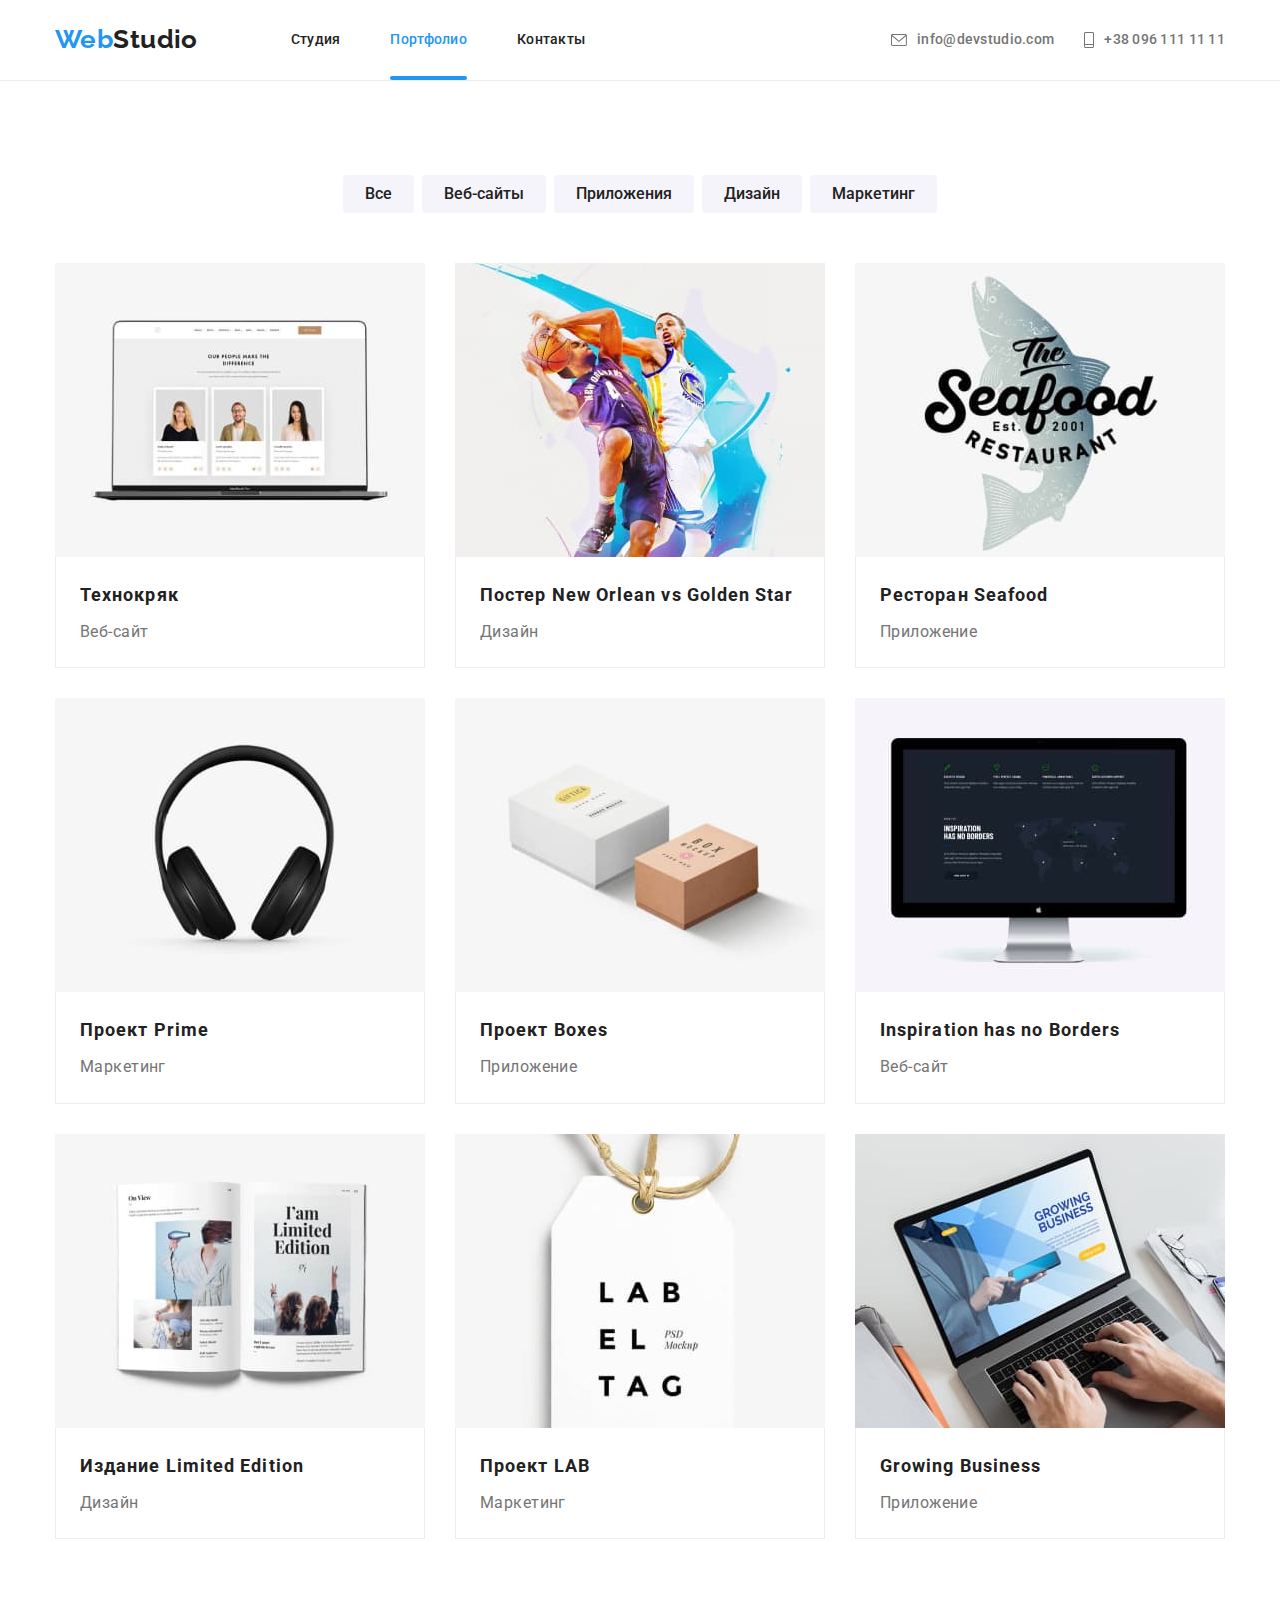
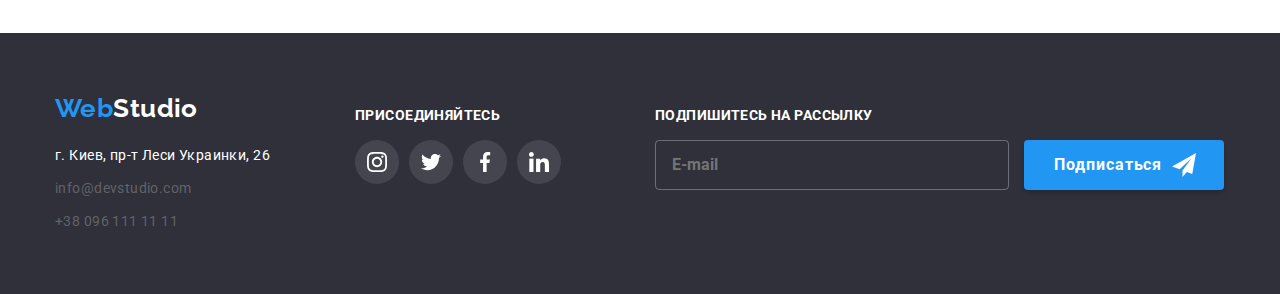
==== commit d1678b53: "Рефакторинг html and css (100%)" ====
--- a/portfolio.html
+++ b/portfolio.html
@@ -5,7 +5,7 @@
   <meta charset="UTF-8">
   <meta http-equiv="X-UA-Compatible" content="IE=edge">
   <meta name="viewport" content="width=device-width, initial-scale=1.0">
-  <title>Студия</title>
+  <title>Портфолио</title>
   <link rel="stylesheet" href="https://cdnjs.cloudflare.com/ajax/libs/modern-normalize/1.0.0/modern-normalize.min.css">
   <link href="https://fonts.googleapis.com/css2?family=Raleway:wght@700&family=Roboto:wght@400;500;700;900&display=swap"
     rel="stylesheet">
@@ -22,23 +22,22 @@
       <div class="flex-container">
         <nav class="navigation flex-container">
           <a class="logo logo--height page-header__logo" href="./index.html">Web<span
-              class="logo__wrapper">Studio</span>
+              class="logo__wrapper-black">Studio</span>
           </a>
           <ul class="list flex-container">
-            <li class="navigation__item navigation__item--right-indent"><a
-                class="page-header__link link" href="./index.html">Студия</a>
-            </li>
-            <li class="navigation__item navigation__item--right-indent"><a class="page-header__link link  page-header__link--current-page"
+            <li class="navigation__item">
+              <a class="page-header__link link" href="./index.html">Студия</a>
+            </li>
+            <li class="navigation__item"><a class="page-header__link  page-header__link--current-page link"
                 href="./portfolio.html">Портфолио</a>
             </li>
-            <li class="navigation__item navigation__item--right-indent"><a class="page-header__link link"
-                href="">Контакты</a></li>
+            <li class="navigation__item"><a class="page-header__link link" href="">Контакты</a></li>
           </ul>
         </nav>
 
         <!-- контакты верхнего бара -->
-        <ul class="contact-list contact-list--left-indent list flex-container">
-          <li class="contact-list__item contact-list__item--right-indent">
+        <ul class="contact-list page-header__contact-list list flex-container">
+          <li class="contact-list__item">
 
             <a class="page-header__link page-header__link--second-color link" href="mailto:info@devstudio.com">
               <svg class="contact-list__icon" width="16" height="12">
@@ -47,7 +46,7 @@
               info@devstudio.com </a>
 
           </li>
-          <li class="contact-list__item contact-list__item--right-indent">
+          <li class="contact-list__item">
 
             <a class="page-header__link page-header__link--second-color link" href="tel:+380961111111">
               <svg class="contact-list__icon" width="10" height="16">
@@ -223,45 +222,46 @@
   </main>
 
   <!-- подвал -->
-  <footer class="basement-footer">
+  <footer class="page-footer">
     <div class="container">
-      <div class="address-footer-contacts">
-        <address class="address-footer">
-          <a class="secondary-font logo logo-white" href="./index.html"><span class="logo-blue">Web</span>Studio</a>
-          <ul class="list address-footer-list">
-            <li><span class="link footer-contacts location-address">г. Киев, пр-т Леси Украинки, 26</span></li>
-            <li class="address-footer-mailto"><a class="link navigation footer-contacts"
+      <div class="page-footer__container">
+        <address class="address">
+          <a class="logo" href="./index.html">Web<span class="logo__wrapper-white">Studio</span></a>
+          <ul class="address__list list">
+            <li><a class=" link address__link address__link--color-white" href="">г. Киев, пр-т Леси Украинки, 26</a>
+            </li>
+            <li class="address__item"><a class="link address__link"
                 href="mailto:info@devstudio.com">info@devstudio.com</a>
             </li>
-            <li><a class="link navigation footer-contacts" href="tel:+380961111111">+38 096 111 11 11</a></li>
+            <li><a class="link address__link" href="tel:+380961111111">+38 096 111 11 11</a></li>
           </ul>
         </address>
-        <div class="footer-contacts-container">
-          <h3 class="footer-contacts-title">присоединяйтесь</h3>
-          <ul class="list footer-contact">
-            <li class="footer-contact-list">
-              <a class="footer-contact-link" href="">
+        <div class="contacts">
+          <h3 class="page-footer__title">присоединяйтесь</h3>
+          <ul class="list contacts__list">
+            <li class="contact__item">
+              <a class="icon-social-network icon-social-network--color-footer" href="">
                 <svg class="" width="20" height="20">
                   <use href="./images/symbol-defs-mono.svg#icon-instagram"></use>
                 </svg>
               </a>
             </li>
-            <li class="footer-contact-list">
-              <a class="footer-contact-link" href="">
+            <li class="contact__item">
+              <a class="icon-social-network icon-social-network--color-footer" href="">
                 <svg class="" width="20" height="20">
                   <use href="./images/symbol-defs-mono.svg#icon-twitter"></use>
                 </svg>
               </a>
             </li>
-            <li class="footer-contact-list">
-              <a class="footer-contact-link" href="">
+            <li class="contact__item">
+              <a class="icon-social-network icon-social-network--color-footer" href="">
                 <svg class="" width="20" height="20">
                   <use class="" href="./images/symbol-defs-mono.svg#icon-facebook"></use>
                 </svg>
               </a>
             </li>
-            <li class="footer-contact-list">
-              <a class="footer-contact-link" href="">
+            <li class="contact__item">
+              <a class="icon-social-network icon-social-network--color-footer" href="">
                 <svg class="" width="20" height="20">
                   <use href="./images/symbol-defs-mono.svg#icon-linkedin"></use>
                 </svg>
@@ -269,15 +269,15 @@
             </li>
           </ul>
         </div>
-        <div class="footer-form-container">
-          <h3 class="footer-contacts-title">Подпишитесь на рассылку</h3>
-          <form class="footer-form">
+        <div class="form-container">
+          <h3 class="page-footer__title">Подпишитесь на рассылку</h3>
+          <form class="form-subscription">
             <label>
-              <input class="footer-form-input" type="email" name="mail" placeholder="E-mail">
+              <input class="form-subscription__input" type="email" name="mail" placeholder="E-mail">
             </label>
-            <button class="button-one footer-form-btn" type="submit">
+            <button class="button-one button-one--move-text-to-left" type="submit">
               Подписаться
-              <svg class="icon-footer-form" width="24" height="24">
+              <svg class="form-subscription__icon" width="24" height="24">
                 <use href="./images/icon.svg#icon-send"></use>
               </svg>
             </button>
--- a/css/style.css
+++ b/css/style.css
@@ -107,6 +107,28 @@
   text-align: center;
 }
 
+.icon-social-network {
+  height: 44px;
+  width: 44px;
+  display: flex;
+  align-items: center;
+  justify-content: center;
+  border-radius: 50%;
+  fill: var(--icon-color-one);
+  transition: fill var(--animation), background-color var(--animation);
+}
+
+.icon-social-network--color-footer {
+  fill: var(--main-white-color);
+  background-color: rgba(255, 255, 255, 0.1);
+  transition: background-color var(--animation);
+}
+
+.icon-social-network:hover,
+.icon-social-network:focus {
+  fill: var(--main-white-color);
+  background-color: var(--third-text-color);
+}
 /* верхний бар */
 .page-header {
   border-bottom: 1px solid #ececec;
@@ -156,14 +178,15 @@
   margin-right: 93px;
 }
 
+.page-header__contact-list {
+  margin-left: auto;
+}
+
 /* главная навигация */
 .navigation {
 }
 
-.navigation__item {
-}
-
-.navigation__item--right-indent:not(:last-child) {
+.navigation__item:not(:last-child) {
   margin-right: 50px;
 }
 
@@ -196,14 +219,7 @@
   fill: var(--second-text-color);
 }
 
-.contact-list--left-indent {
-  margin-left: auto;
-}
-
-.contact-list__item {
-}
-
-.contact-list__item--right-indent:not(:last-child) {
+.contact-list__item:not(:last-child) {
   margin-right: 30px;
 }
 
@@ -258,7 +274,7 @@
   background-color: #188ce8;
 }
 
-.footer-form-btn {
+.button-one--move-text-to-left {
   position: relative;
   padding-right: 62px;
   text-align: right;
@@ -370,7 +386,7 @@
   border-radius: 0px 0px 4px 4px;
 }
 
-.our-team__items--right-indent:not(:last-child) {
+.our-team__items:not(:last-child) {
   margin-right: 30px;
 }
 
@@ -402,23 +418,6 @@
   justify-content: space-between;
   padding-left: 32px;
   padding-right: 32px;
-}
-
-.our-team__contact-link {
-  height: 44px;
-  width: 44px;
-  display: flex;
-  align-items: center;
-  justify-content: center;
-  fill: var(--icon-color-one);
-  border-radius: 50%;
-  transition: fill var(--animation), background-color var(--animation);
-}
-
-.our-team__contact-link:hover,
-.our-team__contact-link:focus {
-  fill: var(--main-white-color);
-  background-color: var(--third-text-color);
 }
 
 /* протфолио */
@@ -555,44 +554,12 @@
   color: var(--main-white-color);
 }
 
-.address-footer-contacts {
+.page-footer__container {
   display: flex;
   justify-content: space-between;
 }
 
-.address-footer {
-  width: 270px;
-}
-
-.address-footer-list {
-  margin-top: 20px;
-}
-
-.footer-contacts {
-  font-style: normal;
-  line-height: 1.7;
-  color: rgba(134, 134, 134, 0.6);
-}
-
-.footer-contact {
-  display: flex;
-}
-
-.location-address {
-  background-color: var(--hero-footer-bg-color);
-  color: var(--main-white-color);
-}
-
-.address-footer-mailto {
-  margin-top: 9px;
-  margin-bottom: 9px;
-}
-
-.footer-contacts-container {
-  width: 270px;
-}
-
-.footer-contacts-title {
+.page-footer__title {
   text-transform: uppercase;
   font-style: normal;
   font-size: 14px;
@@ -600,48 +567,54 @@
   margin-top: 12px;
 }
 
-.footer-contact-list:not(:last-child) {
+/* address */
+.address {
+  width: 270px;
+}
+
+.address__list {
+  margin-top: 20px;
+}
+
+.address__link {
+  font-style: normal;
+  line-height: 1.7;
+  color: rgba(134, 134, 134, 0.6);
+}
+
+.address__link--color-white {
+  color: var(--main-white-color);
+}
+
+.address__link:hover,
+.address__link:focus {
+  color: var(--third-text-color);
+}
+
+.address__item {
+  margin-top: 9px;
+  margin-bottom: 9px;
+}
+
+/* contacts */
+.contacts {
+  width: 270px;
+}
+
+.contacts__list {
+  display: flex;
+}
+
+.contact__item:not(:last-child) {
   margin-right: 10px;
 }
 
-.footer-contacts-link {
-  display: flex;
-}
-
-.footer-contact-link {
-  height: 44px;
-  width: 44px;
-  display: flex;
-  align-items: center;
-  justify-content: center;
-  fill: var(--main-white-color);
-  border-radius: 50%;
-  background-color: rgba(255, 255, 255, 0.1);
-  transition: background-color var(--animation);
-}
-
-.footer-contact-link:hover,
-.footer-contact-link:focus {
-  background-color: var(--third-text-color);
-}
-/* 
----
----
----
----
----
----
----
----
----
----
- */
-
-.footer-form-container {
+/* form-subscription */
+.form-container {
   width: 570px;
 }
 
-.footer-form-input {
+.form-subscription__input {
   width: calc(100% - 216px);
   height: 50px;
   padding-left: 16px;
@@ -651,13 +624,13 @@
   border-radius: 4px;
 }
 
-.footer-form-input::placeholder {
+.form-subscription__input::placeholder {
   font-weight: 700;
   font-size: 16px;
   line-height: 1.25;
 }
 
-.icon-footer-form {
+.form-subscription__icon {
   position: absolute;
   top: 50%;
   right: 28px;
@@ -666,30 +639,8 @@
 }
 
 /* модальное окно героя */
-.backdrop {
-  position: fixed;
-  top: 0;
-  left: 0;
-  height: 100%;
-  width: 100%;
-  background-color: rgba(0, 0, 0, 0.2);
-  opacity: 1;
-  transition: opacity var(--animation);
-}
-
-.backdrop.is-hidden {
-  opacity: 0;
-  visibility: inherit;
-  pointer-events: none;
-  transition: opacity var(--animation);
-}
-
-.backdrop.is-hidden .modal {
-  transform: translate(-50%, -50%) scale(1.2);
-  transition: transform var(--animation);
-}
-
-.modal {
+
+.page-modal {
   position: absolute;
   top: 50%;
   left: 50%;
@@ -704,7 +655,14 @@
   transition: transform var(--animation);
 }
 
-.cursor-pointer {
+.page-modal__title {
+  font-size: 20px;
+  line-height: 1.15;
+  text-align: center;
+  margin-bottom: 12px;
+}
+
+.page-modal__button-off {
   position: absolute;
   top: 8px;
   right: 8px;
@@ -724,8 +682,8 @@
   transition: fill var(--animation);
 }
 
-.cursor-pointer:hover,
-.cursor-pointer:focus {
+.page-modal__button-off:hover,
+.page-modal__button-off:focus {
   fill: var(--third-text-color);
 }
 
@@ -736,24 +694,33 @@
   color: var(--second-text-color);
 }
 
-.modal-title {
-  font-size: 20px;
-  line-height: 1.15;
-  text-align: center;
-  margin-bottom: 12px;
-}
-
-.modal-form-label {
-  position: relative;
-}
-
-.modal-form-text-span {
+.modal-form__span {
   display: block;
   margin-top: 10px;
   margin-bottom: 4px;
 }
-
-.modal-form-input {
+.modal-form__label {
+  position: relative;
+}
+
+.modal-form__label:focus-within .modal-form__icon,
+.modal-form__label:hover .modal-form__icon {
+  fill: var(--third-text-color);
+}
+
+.modal-form__label:focus-within .modal-form__input,
+.modal-form__label:hover .modal-form__input {
+  outline: none;
+  border: 1px solid var(--third-text-color);
+}
+
+.modal-form__label:focus-within .modal-form__textarea,
+.modal-form__label:hover .modal-form__textarea {
+  outline: none;
+  border: 1px solid var(--third-text-color);
+}
+
+.modal-form__input {
   height: 40px;
   width: 100%;
   padding: 0;
@@ -763,7 +730,7 @@
   transition: border var(--animation);
 }
 
-.modal-form-icon {
+.modal-form__icon {
   position: absolute;
   top: 50%;
   left: 12px;
@@ -771,24 +738,7 @@
   transition: fill var(--animation);
 }
 
-.modal-form-label:focus-within .modal-form-icon,
-.modal-form-label:hover .modal-form-icon {
-  fill: var(--third-text-color);
-}
-
-.modal-form-label:focus-within .modal-form-input,
-.modal-form-label:hover .modal-form-input {
-  outline: none;
-  border: 1px solid var(--third-text-color);
-}
-
-.modal-form-label:focus-within .modal-form-textarea,
-.modal-form-label:hover .modal-form-textarea {
-  outline: none;
-  border: 1px solid var(--third-text-color);
-}
-
-.modal-form-textarea {
+.modal-form__textarea {
   width: 100%;
   padding: 12px 16px;
   resize: none;
@@ -797,24 +747,24 @@
   transition: border var(--animation);
 }
 
-.modal-form-textarea::placeholder {
+.modal-form__textarea::placeholder {
   font-size: 14px;
   line-height: 1.14;
   color: rgba(117, 117, 117, 0.5);
 }
 
-.modal-form-checkbox {
+.modal-form__checkbox {
   margin-top: 20px;
   margin-bottom: 30px;
 }
 
-.modal-form-link {
+.modal-form__link {
   font-size: 14px;
   line-height: 1.7;
   color: var(--third-text-color);
 }
 
-.modal-form-conteiner-checkbox-btn {
+.modal-form__conteiner-checkbox-button {
   display: flex;
   flex-direction: column;
   align-items: center;
@@ -830,7 +780,7 @@
   appearance: none;
 }
 
-.checkbox-off {
+.modal-form__checkbox-off {
   position: relative;
   top: 2px;
   width: 16px;
@@ -843,7 +793,7 @@
   transition: var(--animation);
 }
 
-.icon-checkbox:checked + .checkbox-off {
+.modal-form__icon-checkbox:checked + .modal-form__checkbox-off {
   background-color: var(--third-text-color);
   background-image: url('../images/icon-check.svg');
   background-size: contain;
@@ -851,7 +801,31 @@
   border: inherit;
 }
 
-.modal-form-checkbox-agreement {
+.modal-form__agreement {
   font-size: 14px;
   line-height: 1.7;
 }
+
+/* js-скрипт модального окна */
+.backdrop {
+  position: fixed;
+  top: 0;
+  left: 0;
+  height: 100%;
+  width: 100%;
+  background-color: rgba(0, 0, 0, 0.2);
+  opacity: 1;
+  transition: opacity var(--animation);
+}
+
+.backdrop.is-hidden {
+  opacity: 0;
+  visibility: inherit;
+  pointer-events: none;
+  transition: opacity var(--animation);
+}
+
+.backdrop.is-hidden .modal {
+  transform: translate(-50%, -50%) scale(1.2);
+  transition: transform var(--animation);
+}
